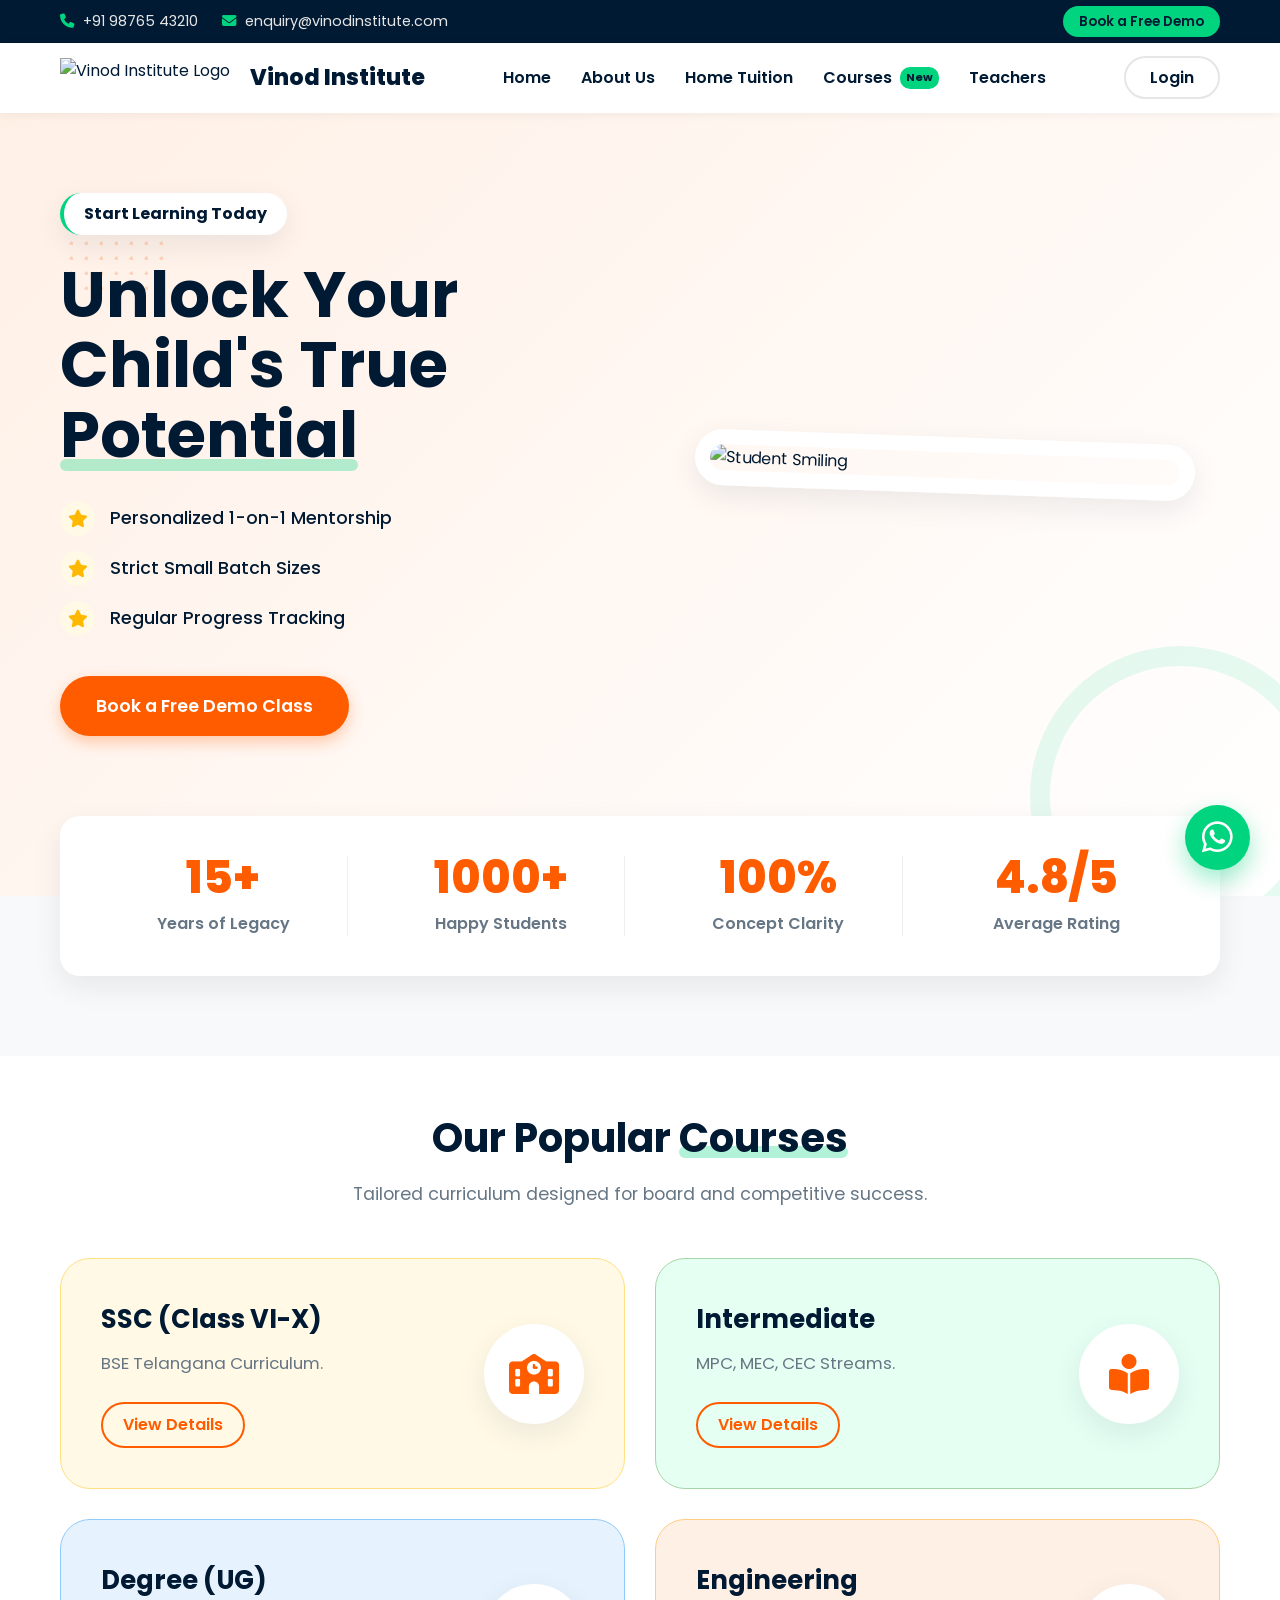
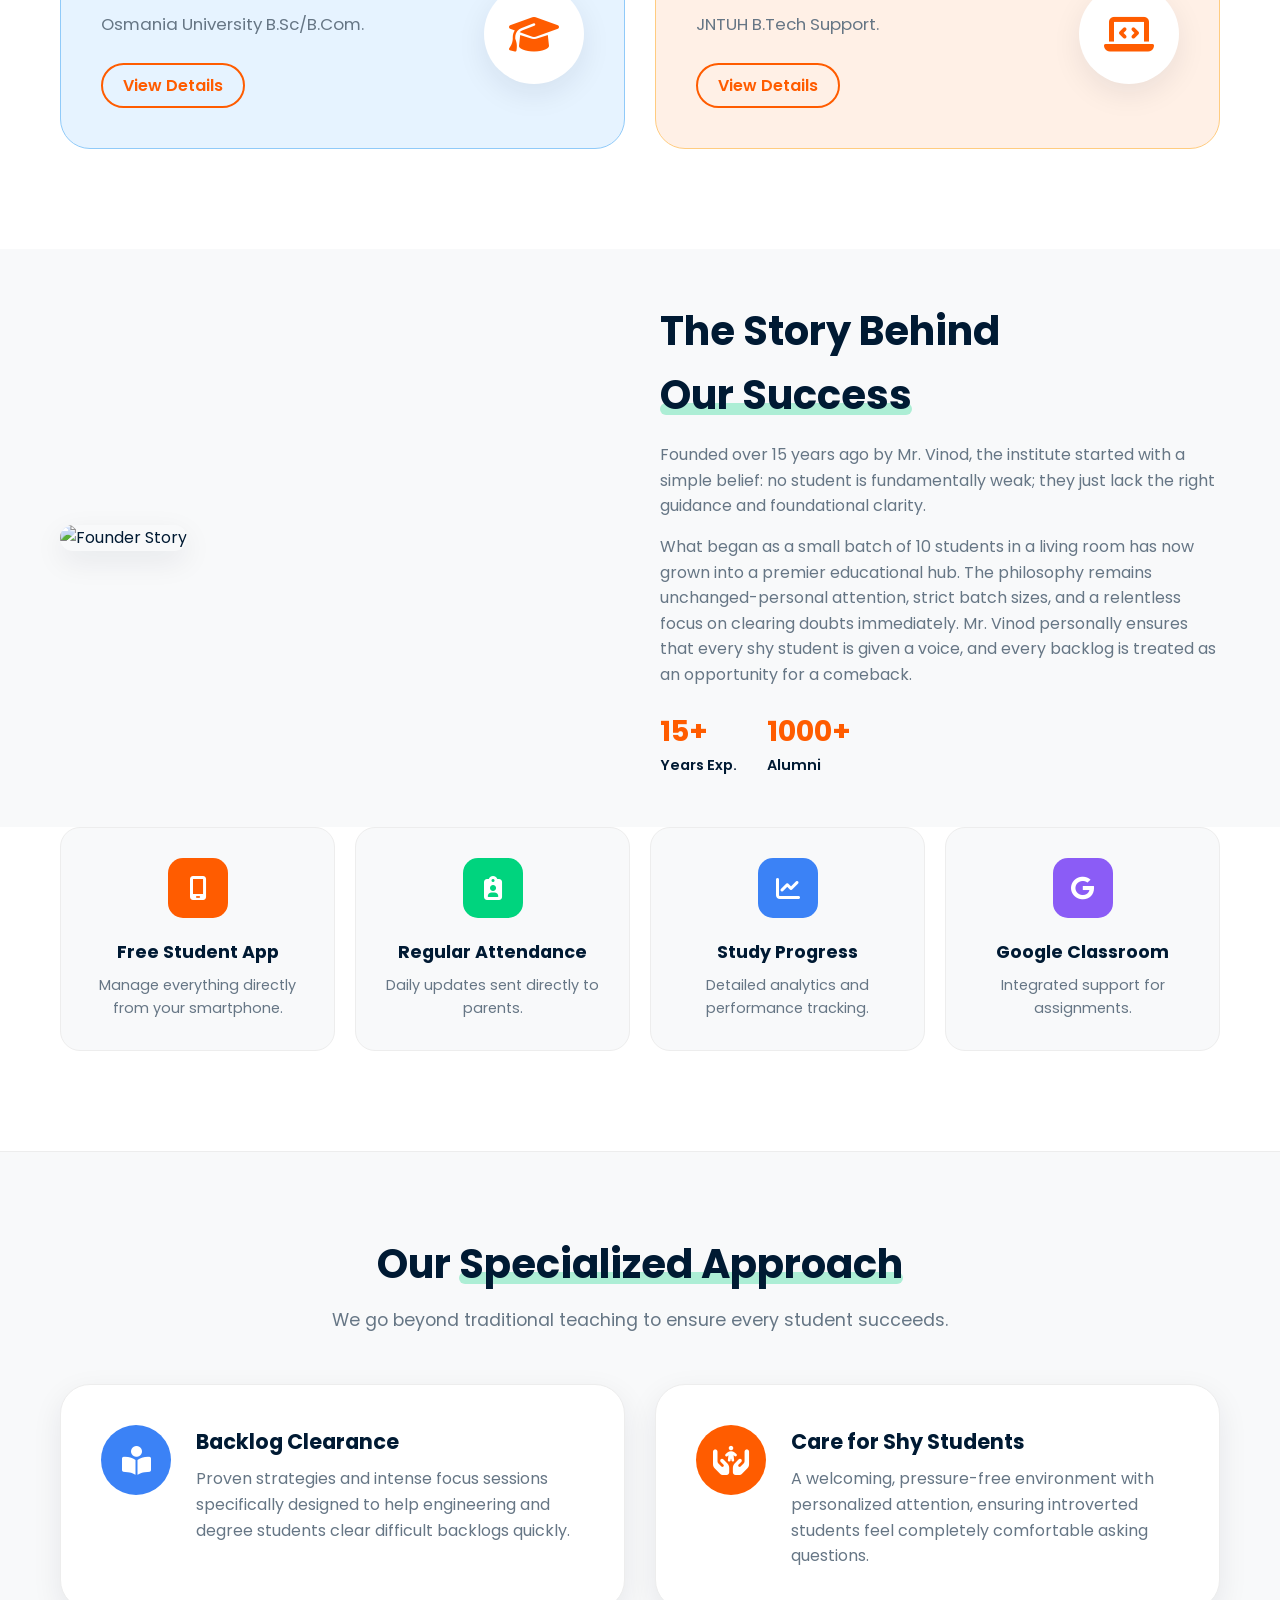
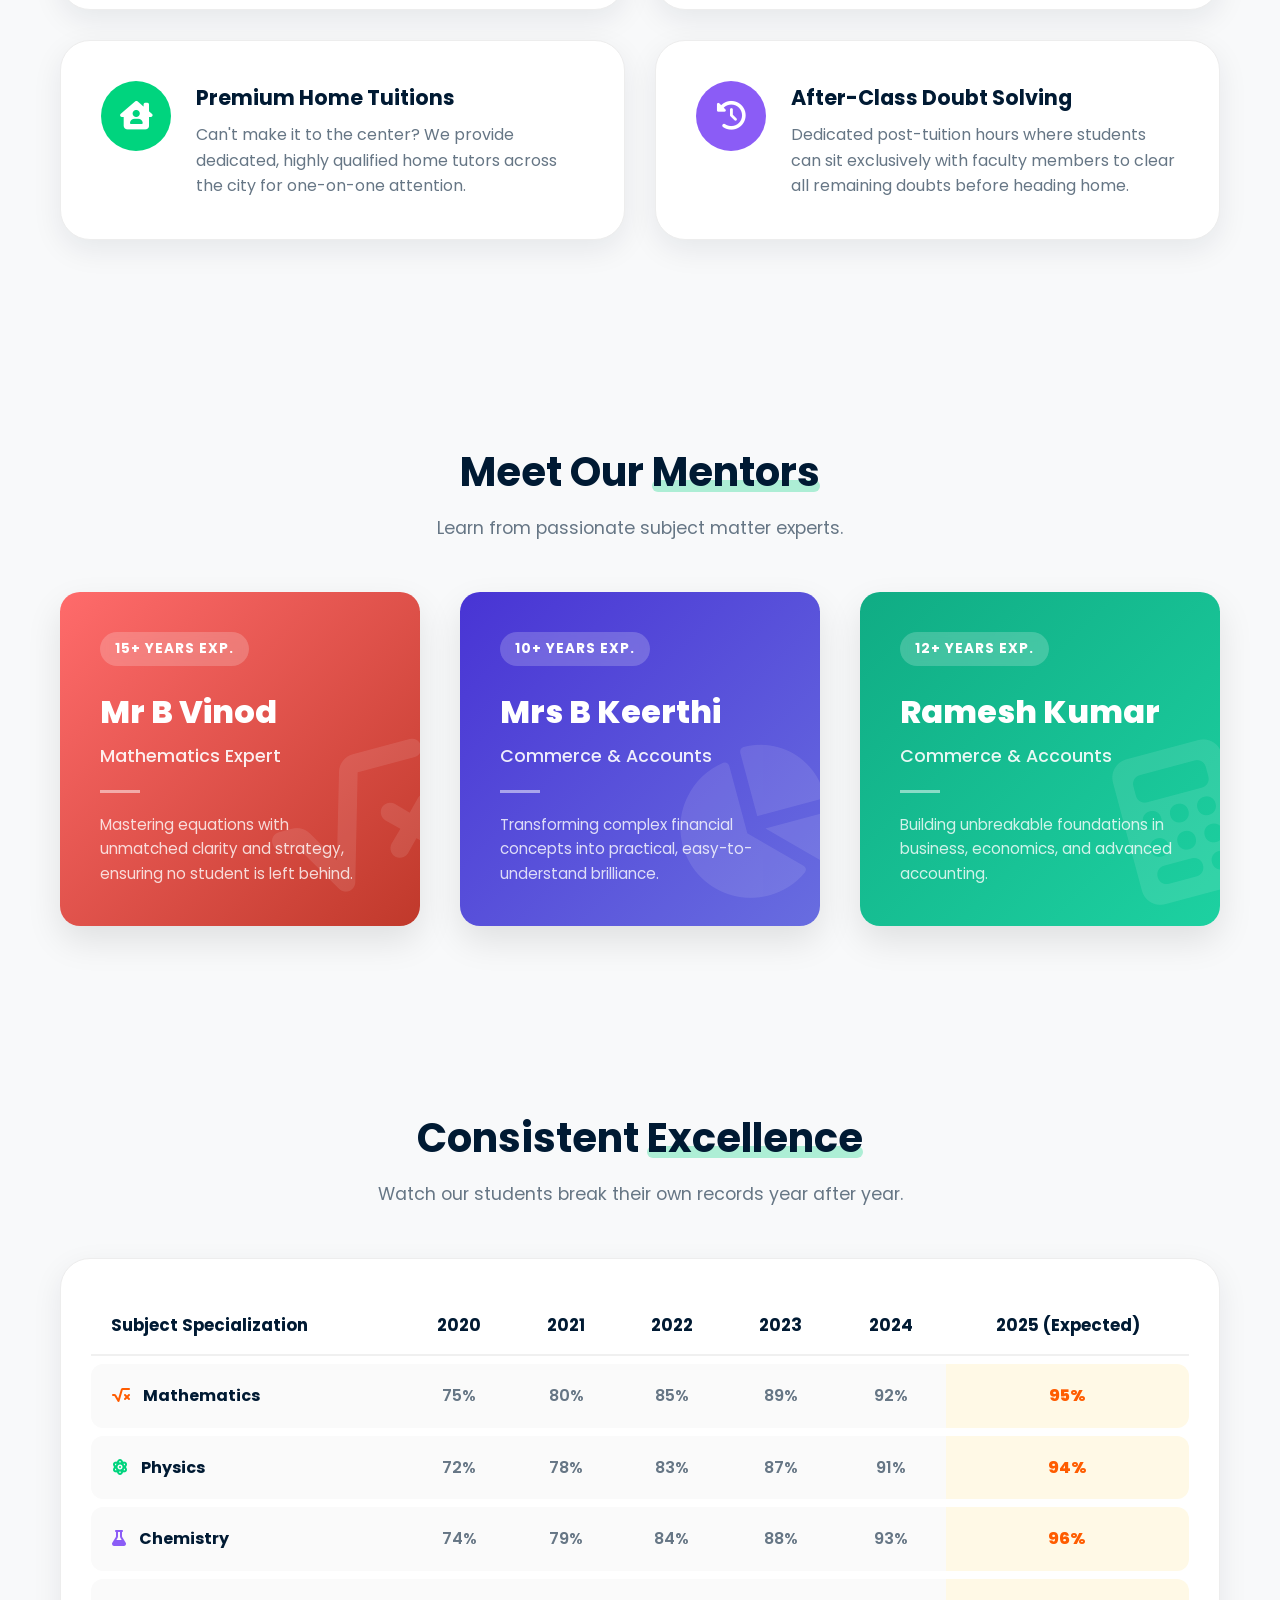
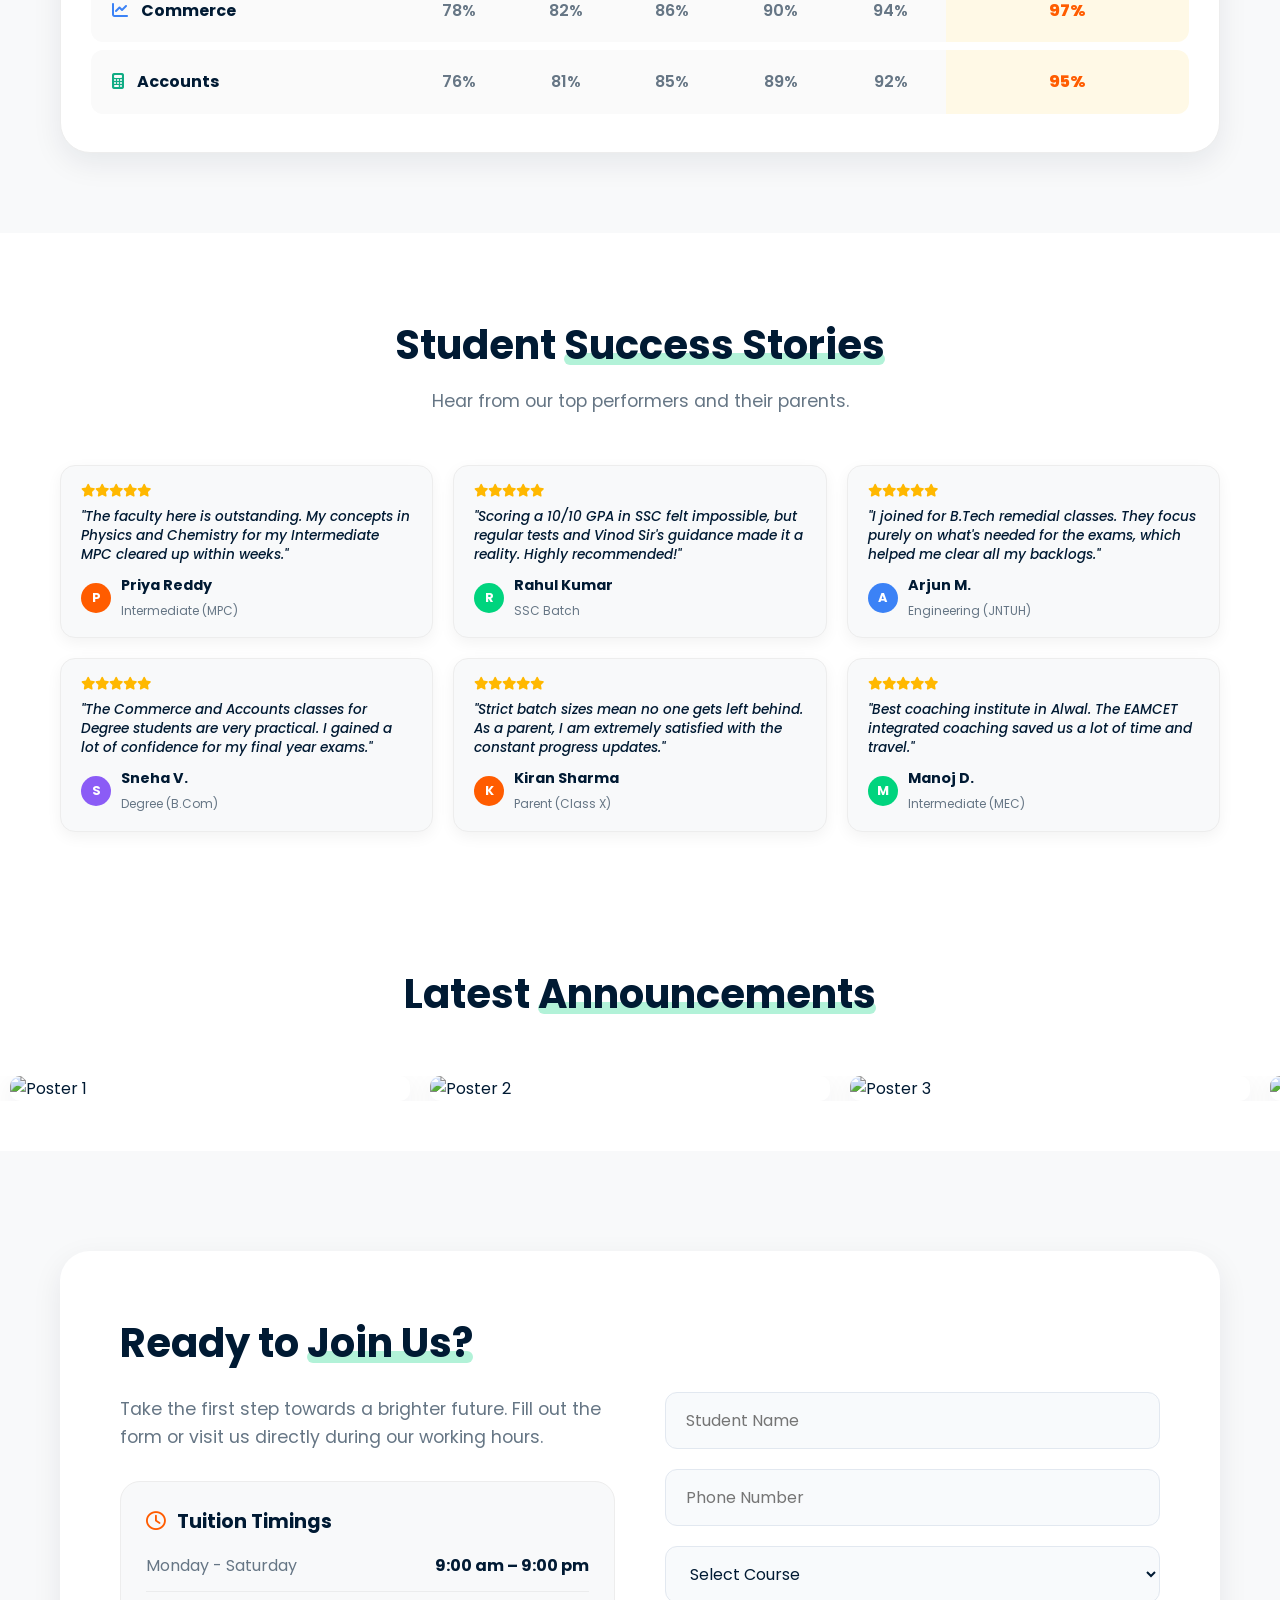
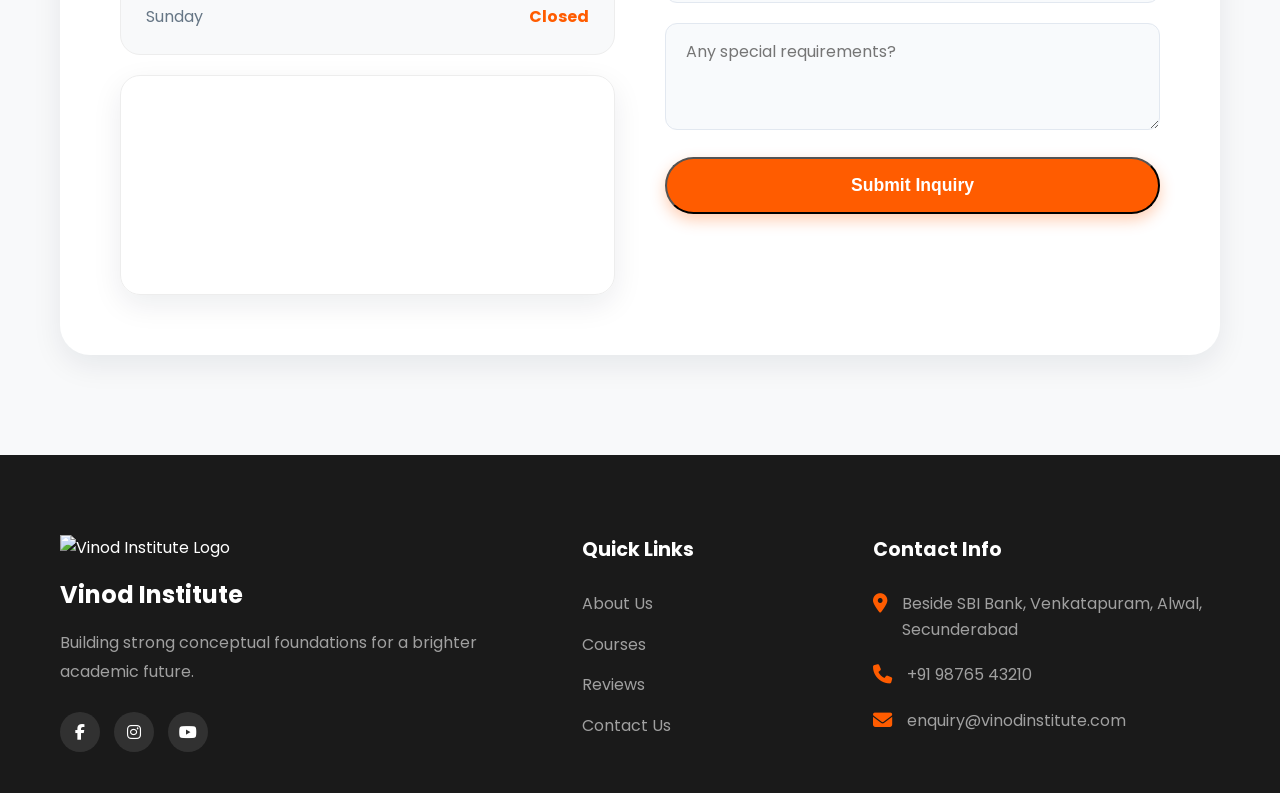
==== index.html @ fe905b9d "Add files via upload" ====
<!DOCTYPE html>
<html lang="en">

<head>
    <meta charset="UTF-8">
    <meta name="viewport" content="width=device-width, initial-scale=1.0">
    <title>Vinod Institute | Premier Coaching</title>
    <link href="https://fonts.googleapis.com/css2?family=Poppins:wght@400;500;600;700;800;900&display=swap"
        rel="stylesheet">
    <link rel="stylesheet" href="https://cdnjs.cloudflare.com/ajax/libs/font-awesome/6.4.0/css/all.min.css">
    <link rel="stylesheet" href="style.css?v=2.1">
</head>

<body>
    <!-- Top Bar -->
    <div class="top-bar">
        <div class="container top-flex">
            <div class="top-contact">
                <span><i class="fa-solid fa-phone"></i> +91 98765 43210</span>
                <span><i class="fa-solid fa-envelope"></i> enquiry@vinodinstitute.com</span>
            </div>
            <div class="top-actions">
                <a href="#contact" class="btn-top-demo">Book a Free Demo</a>
            </div>
        </div>
    </div>

    <!-- Main Navigation -->
    <nav class="main-nav">
        <div class="container nav-flex">
            <div class="brand">
                <img src="Photos for Webiste/logo.png" alt="Vinod Institute Logo"
                    style="height: 40px; margin-right: 10px; object-fit: contain;">
                <div class="brand-text">Vinod Institute</div>
            </div>
            <ul class="nav-links">
                <li><a href="index.html">Home</a></li>
                <li><a href="about.html">About Us</a></li>
                <li><a href="home-tuition.html">Home Tuition</a></li>
                <li><a href="index.html#programs">Courses <span class="badge-new">New</span></a></li>
                <li><a href="index.html#faculty">Teachers</a></li>
            </ul>
            <div class="nav-right">
                <a href="erp/index.html" class="btn-login">Login</a>
                <div class="mobile-toggle"><i class="fa-solid fa-bars"></i></div>
            </div>
        </div>
    </nav>

    <!-- Hero Section -->
    <section id="home" class="hero">
        <!-- Decorative shapes -->
        <div class="shape-dot shape-1"></div>
        <div class="shape-circle shape-2"></div>

        <div class="container hero-grid">
            <div class="hero-left">
                <div class="price-badge">Start Learning Today</div>
                <h1>Unlock Your <br>Child's True <br><span class="text-underline">Potential</span></h1>
                <ul class="hero-bullets">
                    <li><i class="fa-solid fa-star"></i> Personalized 1-on-1 Mentorship</li>
                    <li><i class="fa-solid fa-star"></i> Strict Small Batch Sizes</li>
                    <li><i class="fa-solid fa-star"></i> Regular Progress Tracking</li>
                </ul>
                <a href="#contact" class="btn-primary btn-large">Book a Free Demo Class</a>
            </div>
            <div class="hero-right">
                <!-- Friendly placeholder overlapping image -->
                <div class="hero-image-box">
                    <img src="https://images.unsplash.com/photo-1577896851231-70ef18881754?auto=format&fit=crop&q=80&w=600"
                        alt="Student Smiling">
                </div>
            </div>
        </div>
    </section>

    <!-- Overlapping Stats / Counters -->
    <div class="stats-overlap container">
        <div class="stats-grid">
            <div class="stat-card">
                <h2>15+</h2>
                <p>Years of Legacy</p>
            </div>
            <div class="stat-card">
                <h2>1000+</h2>
                <p>Happy Students</p>
            </div>
            <div class="stat-card">
                <h2>100%</h2>
                <p>Concept Clarity</p>
            </div>
            <div class="stat-card">
                <h2>4.8/5</h2>
                <p>Average Rating</p>
            </div>
        </div>
    </div>

    <!-- Popular Courses -->
    <section id="programs" class="courses-section">
        <div class="container">
            <div class="section-title">
                <h2>Our Popular <span class="text-underline">Courses</span></h2>
                <p>Tailored curriculum designed for board and competitive success.</p>
            </div>
            <div class="swipe-indicator"><i class="fa-solid fa-arrow-right-long"></i> Swipe for more</div>
            <div class="courses-grid">
                <div class="course-card pastel-yellow">
                    <div class="course-content">
                        <h3>SSC (Class VI-X)</h3>
                        <p>BSE Telangana Curriculum.</p>
                        <a href="#" class="btn-outline">View Details</a>
                    </div>
                    <div class="course-img">
                        <i class="fa-solid fa-school"></i>
                    </div>
                </div>
                <div class="course-card pastel-green">
                    <div class="course-content">
                        <h3>Intermediate</h3>
                        <p>MPC, MEC, CEC Streams.</p>
                        <a href="#" class="btn-outline">View Details</a>
                    </div>
                    <div class="course-img">
                        <i class="fa-solid fa-book-open-reader"></i>
                    </div>
                </div>
                <div class="course-card pastel-blue">
                    <div class="course-content">
                        <h3>Degree (UG)</h3>
                        <p>Osmania University B.Sc/B.Com.</p>
                        <a href="#" class="btn-outline">View Details</a>
                    </div>
                    <div class="course-img">
                        <i class="fa-solid fa-graduation-cap"></i>
                    </div>
                </div>
                <div class="course-card pastel-orange">
                    <div class="course-content">
                        <h3>Engineering</h3>
                        <p>JNTUH B.Tech Support.</p>
                        <a href="#" class="btn-outline">View Details</a>
                    </div>
                    <div class="course-img">
                        <i class="fa-solid fa-laptop-code"></i>
                    </div>
                </div>
            </div>
        </div>
    </section>

    <!-- Founder Story -->
    <section class="founder-story" style="padding: 50px 0; background: var(--bg-light);">
        <div class="container">
            <div
                style="display: grid; grid-template-columns: repeat(auto-fit, minmax(300px, 1fr)); gap: 40px; align-items: center;">
                <div>
                    <img src="Photos for Webiste/Founder Photo.png" alt="Founder Story"
                        style="width: 100%; border-radius: var(--radius-xl); box-shadow: var(--shadow-soft);">
                </div>
                <div>
                    <h2 style="font-size: 2.5rem; margin-bottom: 15px;">The Story Behind <br><span
                            class="text-underline">Our Success</span></h2>
                    <p style="color: var(--text-muted); font-size: 1rem; line-height: 1.6; margin-bottom: 15px;">Founded
                        over 15 years ago by Mr. Vinod, the institute started with a simple belief: no student is
                        fundamentally weak; they just lack the right guidance and foundational clarity.</p>
                    <p style="color: var(--text-muted); font-size: 1rem; line-height: 1.6; margin-bottom: 20px;">What
                        began as a small batch of 10 students in a living room has now grown into a premier educational
                        hub. The philosophy remains unchanged-personal attention, strict batch sizes, and a relentless
                        focus on clearing doubts immediately. Mr. Vinod personally ensures that every shy student is
                        given a voice, and every backlog is treated as an opportunity for a comeback.</p>
                    <div style="display: flex; gap: 30px;">
                        <div>
                            <h3 style="color: var(--primary-orange); font-size: 1.8rem;">15+</h3>
                            <p style="font-weight: 600; font-size: 0.9rem;">Years Exp.</p>
                        </div>
                        <div>
                            <h3 style="color: var(--primary-orange); font-size: 1.8rem;">1000+</h3>
                            <p style="font-weight: 600; font-size: 0.9rem;">Alumni</p>
                        </div>
                    </div>
                </div>
            </div>
        </div>
    </section>

    <!-- Highlights / Tech Features Section -->
    <section class="highlights-section">
        <div class="container">
            <div class="swipe-indicator"><i class="fa-solid fa-arrow-right-long"></i> Swipe for more</div>
            <div class="highlights-grid">
                <div class="highlight-card">
                    <div class="icon-wrap color-1"><i class="fa-solid fa-mobile-screen"></i></div>
                    <h4>Free Student App</h4>
                    <p>Manage everything directly from your smartphone.</p>
                </div>
                <div class="highlight-card">
                    <div class="icon-wrap color-2"><i class="fa-solid fa-clipboard-user"></i></div>
                    <h4>Regular Attendance</h4>
                    <p>Daily updates sent directly to parents.</p>
                </div>
                <div class="highlight-card">
                    <div class="icon-wrap color-3"><i class="fa-solid fa-chart-line"></i></div>
                    <h4>Study Progress</h4>
                    <p>Detailed analytics and performance tracking.</p>
                </div>
                <div class="highlight-card">
                    <div class="icon-wrap color-4"><i class="fa-brands fa-google"></i></div>
                    <h4>Google Classroom</h4>
                    <p>Integrated support for assignments.</p>
                </div>
            </div>
        </div>
    </section>

    <!-- Specialized Care Section -->
    <section class="special-care-section">
        <div class="container">
            <div class="section-title">
                <h2>Our <span class="text-underline">Specialized Approach</span></h2>
                <p>We go beyond traditional teaching to ensure every student succeeds.</p>
            </div>
            <div class="swipe-indicator"><i class="fa-solid fa-arrow-right-long"></i> Swipe for more</div>
            <div class="care-grid">
                <div class="care-card">
                    <div class="icon-wrap color-3"><i class="fa-solid fa-book-open-reader"></i></div>
                    <div class="care-content">
                        <h4>Backlog Clearance</h4>
                        <p>Proven strategies and intense focus sessions specifically designed to help engineering and
                            degree students clear difficult backlogs quickly.</p>
                    </div>
                </div>
                <div class="care-card">
                    <div class="icon-wrap color-1"><i class="fa-solid fa-hands-holding-child"></i></div>
                    <div class="care-content">
                        <h4>Care for Shy Students</h4>
                        <p>A welcoming, pressure-free environment with personalized attention, ensuring introverted
                            students feel completely comfortable asking questions.</p>
                    </div>
                </div>
                <div class="care-card">
                    <div class="icon-wrap color-2"><i class="fa-solid fa-house-chimney-user"></i></div>
                    <div class="care-content">
                        <h4>Premium Home Tuitions</h4>
                        <p>Can't make it to the center? We provide dedicated, highly qualified home tutors across the
                            city for one-on-one attention.</p>
                    </div>
                </div>
                <div class="care-card">
                    <div class="icon-wrap color-4"><i class="fa-solid fa-clock-rotate-left"></i></div>
                    <div class="care-content">
                        <h4>After-Class Doubt Solving</h4>
                        <p>Dedicated post-tuition hours where students can sit exclusively with faculty members to clear
                            all remaining doubts before heading home.</p>
                    </div>
                </div>
            </div>
        </div>
    </section>

    <!-- Faculty Section -->
    <section id="faculty" class="faculty-section">
        <div class="container">
            <div class="section-title">
                <h2>Meet Our <span class="text-underline">Mentors</span></h2>
                <p>Learn from passionate subject matter experts.</p>
            </div>
            <div class="swipe-indicator"><i class="fa-solid fa-arrow-right-long"></i> Swipe for more</div>
            <div class="faculty-grid">
                <div class="mentor-card theme-math">
                    <div class="m-watermark"><i class="fa-solid fa-square-root-variable"></i></div>
                    <div class="m-content">
                        <div class="m-exp">15+ Years Exp.</div>
                        <h4 class="m-name">Mr B Vinod</h4>
                        <p class="m-subject">Mathematics Expert</p>
                        <div class="m-divider"></div>
                        <p class="m-desc">Mastering equations with unmatched clarity and strategy, ensuring no student
                            is left behind.</p>
                    </div>
                </div>
                <div class="mentor-card theme-commerce">
                    <div class="m-watermark"><i class="fa-solid fa-chart-pie"></i></div>
                    <div class="m-content">
                        <div class="m-exp">10+ Years Exp.</div>
                        <h4 class="m-name">Mrs B Keerthi</h4>
                        <p class="m-subject">Commerce & Accounts</p>
                        <div class="m-divider"></div>
                        <p class="m-desc">Transforming complex financial concepts into practical, easy-to-understand
                            brilliance.</p>
                    </div>
                </div>
                <div class="mentor-card theme-accounts">
                    <div class="m-watermark"><i class="fa-solid fa-calculator"></i></div>
                    <div class="m-content">
                        <div class="m-exp">12+ Years Exp.</div>
                        <h4 class="m-name">Ramesh Kumar</h4>
                        <p class="m-subject">Commerce & Accounts</p>
                        <div class="m-divider"></div>
                        <p class="m-desc">Building unbreakable foundations in business, economics, and advanced
                            accounting.</p>
                    </div>
                </div>
            </div>
        </div>
    </section>

    <!-- Results Table Section -->
    <section class="results-table-section">
        <div class="container">
            <div class="section-title">
                <h2>Consistent <span class="text-underline">Excellence</span></h2>
                <p>Watch our students break their own records year after year.</p>
            </div>

            <div class="results-wrapper">
                <table class="results-table">
                    <thead>
                        <tr>
                            <th>Subject Specialization</th>
                            <th>2020</th>
                            <th>2021</th>
                            <th>2022</th>
                            <th>2023</th>
                            <th>2024</th>
                            <th>2025 (Expected)</th>
                        </tr>
                    </thead>
                    <tbody>
                        <tr>
                            <td><i class="fa-solid fa-square-root-variable"
                                    style="color: var(--primary-orange); margin-right: 10px;"></i> Mathematics</td>
                            <td>75%</td>
                            <td>80%</td>
                            <td>85%</td>
                            <td>89%</td>
                            <td>92%</td>
                            <td>95%</td>
                        </tr>
                        <tr>
                            <td><i class="fa-solid fa-atom" style="color: var(--accent-teal); margin-right: 10px;"></i>
                                Physics</td>
                            <td>72%</td>
                            <td>78%</td>
                            <td>83%</td>
                            <td>87%</td>
                            <td>91%</td>
                            <td>94%</td>
                        </tr>
                        <tr>
                            <td><i class="fa-solid fa-flask" style="color: #8B5CF6; margin-right: 10px;"></i> Chemistry
                            </td>
                            <td>74%</td>
                            <td>79%</td>
                            <td>84%</td>
                            <td>88%</td>
                            <td>93%</td>
                            <td>96%</td>
                        </tr>
                        <tr>
                            <td><i class="fa-solid fa-chart-line" style="color: #3B82F6; margin-right: 10px;"></i>
                                Commerce</td>
                            <td>78%</td>
                            <td>82%</td>
                            <td>86%</td>
                            <td>90%</td>
                            <td>94%</td>
                            <td>97%</td>
                        </tr>
                        <tr>
                            <td><i class="fa-solid fa-calculator" style="color: #10AC84; margin-right: 10px;"></i>
                                Accounts</td>
                            <td>76%</td>
                            <td>81%</td>
                            <td>85%</td>
                            <td>89%</td>
                            <td>92%</td>
                            <td>95%</td>
                        </tr>
                    </tbody>
                </table>
            </div>
        </div>
    </section>

    <!-- Testimonials Carousel Section -->
    <section id="reviews" class="testimonials-section">
        <div class="container">
            <div class="section-title">
                <h2>Student <span class="text-underline">Success Stories</span></h2>
                <p>Hear from our top performers and their parents.</p>
            </div>
            <div class="swipe-indicator"><i class="fa-solid fa-arrow-right-long"></i> Swipe for more</div>
            <div class="reviews-grid">
                <!-- Card 1 -->
                <div class="testi-card">
                    <div class="stars"><i class="fa-solid fa-star"></i><i class="fa-solid fa-star"></i><i
                            class="fa-solid fa-star"></i><i class="fa-solid fa-star"></i><i
                            class="fa-solid fa-star"></i></div>
                    <p class="t-text">"The faculty here is outstanding. My concepts in Physics and Chemistry for my
                        Intermediate MPC cleared up within weeks."</p>
                    <div class="testi-author">
                        <div class="t-avatar color-1">P</div>
                        <div>
                            <h4>Priya Reddy</h4>
                            <span>Intermediate (MPC)</span>
                        </div>
                    </div>
                </div>
                <!-- Card 2 -->
                <div class="testi-card">
                    <div class="stars"><i class="fa-solid fa-star"></i><i class="fa-solid fa-star"></i><i
                            class="fa-solid fa-star"></i><i class="fa-solid fa-star"></i><i
                            class="fa-solid fa-star"></i></div>
                    <p class="t-text">"Scoring a 10/10 GPA in SSC felt impossible, but regular tests and Vinod Sir's
                        guidance made it a reality. Highly recommended!"</p>
                    <div class="testi-author">
                        <div class="t-avatar color-2">R</div>
                        <div>
                            <h4>Rahul Kumar</h4>
                            <span>SSC Batch</span>
                        </div>
                    </div>
                </div>
                <!-- Card 3 -->
                <div class="testi-card">
                    <div class="stars"><i class="fa-solid fa-star"></i><i class="fa-solid fa-star"></i><i
                            class="fa-solid fa-star"></i><i class="fa-solid fa-star"></i><i
                            class="fa-solid fa-star"></i></div>
                    <p class="t-text">"I joined for B.Tech remedial classes. They focus purely on what's needed for the
                        exams, which helped me clear all my backlogs."</p>
                    <div class="testi-author">
                        <div class="t-avatar color-3">A</div>
                        <div>
                            <h4>Arjun M.</h4>
                            <span>Engineering (JNTUH)</span>
                        </div>
                    </div>
                </div>
                <!-- Card 4 -->
                <div class="testi-card">
                    <div class="stars"><i class="fa-solid fa-star"></i><i class="fa-solid fa-star"></i><i
                            class="fa-solid fa-star"></i><i class="fa-solid fa-star"></i><i
                            class="fa-solid fa-star"></i></div>
                    <p class="t-text">"The Commerce and Accounts classes for Degree students are very practical. I
                        gained a lot of confidence for my final year exams."</p>
                    <div class="testi-author">
                        <div class="t-avatar color-4">S</div>
                        <div>
                            <h4>Sneha V.</h4>
                            <span>Degree (B.Com)</span>
                        </div>
                    </div>
                </div>
                <!-- Card 5 -->
                <div class="testi-card">
                    <div class="stars"><i class="fa-solid fa-star"></i><i class="fa-solid fa-star"></i><i
                            class="fa-solid fa-star"></i><i class="fa-solid fa-star"></i><i
                            class="fa-solid fa-star"></i></div>
                    <p class="t-text">"Strict batch sizes mean no one gets left behind. As a parent, I am extremely
                        satisfied with the constant progress updates."</p>
                    <div class="testi-author">
                        <div class="t-avatar color-1">K</div>
                        <div>
                            <h4>Kiran Sharma</h4>
                            <span>Parent (Class X)</span>
                        </div>
                    </div>
                </div>
                <!-- Card 6 -->
                <div class="testi-card">
                    <div class="stars"><i class="fa-solid fa-star"></i><i class="fa-solid fa-star"></i><i
                            class="fa-solid fa-star"></i><i class="fa-solid fa-star"></i><i
                            class="fa-solid fa-star"></i></div>
                    <p class="t-text">"Best coaching institute in Alwal. The EAMCET integrated coaching saved us a lot
                        of time and travel."</p>
                    <div class="testi-author">
                        <div class="t-avatar color-2">M</div>
                        <div>
                            <h4>Manoj D.</h4>
                            <span>Intermediate (MEC)</span>
                        </div>
                    </div>
                </div>
            </div>
        </div>
    </section>

    <!-- Announcements Posters Section -->
    <section class="posters-section" style="padding: 50px 0; background: var(--white); overflow: hidden;">
        <div class="container">
            <div class="section-title">
                <h2>Latest <span class="text-underline">Announcements</span></h2>
            </div>
        </div>
        <div class="marquee-wrapper"
            style="overflow: hidden; white-space: nowrap; position: relative; width: 100%; margin-top: 20px;">
            <div class="marquee-content"
                style="display: inline-flex; gap: 20px; padding: 0 10px; animation: scrollMarquee 30s linear infinite;">
                <!-- Set 1 -->
                <img src="Photos for Webiste/Poster 1.png" alt="Poster 1"
                    style="width: calc(33.33vw - 20px); max-width: 400px; border-radius: 10px; box-shadow: var(--shadow-soft);">
                <img src="Photos for Webiste/Poster 2.png" alt="Poster 2"
                    style="width: calc(33.33vw - 20px); max-width: 400px; border-radius: 10px; box-shadow: var(--shadow-soft);">
                <img src="Photos for Webiste/Poster 3.png" alt="Poster 3"
                    style="width: calc(33.33vw - 20px); max-width: 400px; border-radius: 10px; box-shadow: var(--shadow-soft);">
                <img src="Photos for Webiste/Poster 4.png" alt="Poster 4"
                    style="width: calc(33.33vw - 20px); max-width: 400px; border-radius: 10px; box-shadow: var(--shadow-soft);">
                <img src="Photos for Webiste/Poster 5.png" alt="Poster 5"
                    style="width: calc(33.33vw - 20px); max-width: 400px; border-radius: 10px; box-shadow: var(--shadow-soft);">
                <img src="Photos for Webiste/Poster 6.png" alt="Poster 6"
                    style="width: calc(33.33vw - 20px); max-width: 400px; border-radius: 10px; box-shadow: var(--shadow-soft);">
                <!-- Duplicate Set 1 for infinite scroll -->
                <img src="Photos for Webiste/Poster 1.png" alt="Poster 1"
                    style="width: calc(33.33vw - 20px); max-width: 400px; border-radius: 10px; box-shadow: var(--shadow-soft);">
                <img src="Photos for Webiste/Poster 2.png" alt="Poster 2"
                    style="width: calc(33.33vw - 20px); max-width: 400px; border-radius: 10px; box-shadow: var(--shadow-soft);">
                <img src="Photos for Webiste/Poster 3.png" alt="Poster 3"
                    style="width: calc(33.33vw - 20px); max-width: 400px; border-radius: 10px; box-shadow: var(--shadow-soft);">
                <img src="Photos for Webiste/Poster 4.png" alt="Poster 4"
                    style="width: calc(33.33vw - 20px); max-width: 400px; border-radius: 10px; box-shadow: var(--shadow-soft);">
                <img src="Photos for Webiste/Poster 5.png" alt="Poster 5"
                    style="width: calc(33.33vw - 20px); max-width: 400px; border-radius: 10px; box-shadow: var(--shadow-soft);">
                <img src="Photos for Webiste/Poster 6.png" alt="Poster 6"
                    style="width: calc(33.33vw - 20px); max-width: 400px; border-radius: 10px; box-shadow: var(--shadow-soft);">
            </div>
        </div>
        <style>
            @keyframes scrollMarquee {
                0% {
                    transform: translateX(0);
                }

                100% {
                    transform: translateX(-50%);
                }
            }

            .marquee-content:hover {
                animation-play-state: paused;
            }

            @media (max-width: 768px) {
                .marquee-content img {
                    width: calc(85vw - 20px) !important;
                }
            }
        </style>
    </section>

    <!-- Inquiry Form Section -->
    <section id="inquiry" class="inquiry-section">
        <div class="container">
            <div class="inquiry-box">
                <div class="inquiry-left">
                    <h2>Ready to <span class="text-underline">Join Us?</span></h2>
                    <p>Take the first step towards a brighter future. Fill out the form or visit us directly during our
                        working hours.</p>

                    <div class="contact-info-grid"
                        style="display: grid; grid-template-columns: 1fr; gap: 20px; margin-top: 30px;">
                        <!-- Timings Card -->
                        <div class="timings-card"
                            style="background: var(--bg-light); padding: 25px; border-radius: var(--radius-lg); border: 1px solid #EDEDED;">
                            <h4 style="margin-bottom: 15px; font-size: 1.2rem; color: var(--text-navy);"><i
                                    class="fa-regular fa-clock"
                                    style="color: var(--primary-orange); margin-right: 8px;"></i> Tuition Timings</h4>
                            <ul
                                style="list-style: none; padding: 0; margin: 0; font-size: 1rem; color: var(--text-muted);">
                                <li
                                    style="display: flex; justify-content: space-between; margin-bottom: 12px; padding-bottom: 12px; border-bottom: 1px solid rgba(0,0,0,0.05);">
                                    <span>Monday - Saturday</span> <strong style="color: var(--text-navy);">9:00 am –
                                        9:00 pm</strong></li>
                                <li style="display: flex; justify-content: space-between;"><span>Sunday</span> <strong
                                        style="color: var(--primary-orange);">Closed</strong></li>
                            </ul>
                        </div>

                        <!-- Map Preview -->
                        <div class="map-card"
                            style="border-radius: var(--radius-lg); overflow: hidden; height: 220px; box-shadow: var(--shadow-soft); border: 1px solid #EDEDED;">
                            <iframe
                                src="https://maps.google.com/maps?q=FGW4%2B7H%20Secunderabad,%20Telangana&t=&z=15&ie=UTF8&iwloc=&output=embed"
                                width="100%" height="100%" style="border:0;" allowfullscreen="" loading="lazy"
                                referrerpolicy="no-referrer-when-downgrade"></iframe>
                        </div>
                    </div>
                </div>
                <div class="inquiry-right">
                    <form id="enrollForm" class="enroll-form">
                        <div class="form-group">
                            <input type="text" id="studentName" placeholder="Student Name" required>
                        </div>
                        <div class="form-group">
                            <input type="tel" id="studentPhone" placeholder="Phone Number" required>
                        </div>
                        <div class="form-group">
                            <select id="courseSelect" required>
                                <option value="" disabled selected>Select Course</option>
                                <option value="SSC">SSC (Class VI-X)</option>
                                <option value="Intermediate">Intermediate</option>
                                <option value="Degree">Degree (UG)</option>
                                <option value="Engineering">Engineering (B.Tech)</option>
                            </select>
                        </div>
                        <div class="form-group">
                            <textarea id="message" rows="3" placeholder="Any special requirements?"></textarea>
                        </div>
                        <button type="submit" class="btn-primary btn-large" style="width: 100%;">Submit Inquiry</button>
                    </form>
                </div>
            </div>
        </div>
    </section>

    <!-- Contact & Footer -->
    <footer id="contact" class="site-footer">
        <div class="container">
            <div class="footer-grid">
                <div class="f-brand">
                    <img src="Photos for Webiste/logo.png" alt="Vinod Institute Logo"
                        style="height: 50px; margin-bottom: 15px; object-fit: contain;">
                    <h3>Vinod Institute</h3>
                    <p>Building strong conceptual foundations for a brighter academic future.</p>
                    <div class="social-icons">
                        <a href="#"><i class="fa-brands fa-facebook-f"></i></a>
                        <a href="#"><i class="fa-brands fa-instagram"></i></a>
                        <a href="#"><i class="fa-brands fa-youtube"></i></a>
                    </div>
                </div>
                <div class="f-links">
                    <h4>Quick Links</h4>
                    <ul>
                        <li><a href="#">About Us</a></li>
                        <li><a href="#">Courses</a></li>
                        <li><a href="#">Reviews</a></li>
                        <li><a href="#">Contact Us</a></li>
                    </ul>
                </div>
                <div class="f-contact">
                    <h4>Contact Info</h4>
                    <ul>
                        <li><i class="fa-solid fa-location-dot"></i> Beside SBI Bank, Venkatapuram, Alwal, Secunderabad
                        </li>
                        <li><i class="fa-solid fa-phone"></i> +91 98765 43210</li>
                        <li><i class="fa-solid fa-envelope"></i> enquiry@vinodinstitute.com</li>
                    </ul>
                </div>
            </div>
        </div>
    </footer>

    <!-- Floating Connect Form / Widget -->
    <a href="https://wa.me/919876543210" class="whatsapp-float">
        <i class="fa-brands fa-whatsapp"></i>
    </a>

    <!-- Course Details Modal -->
    <div id="courseModal" class="modal">
        <div class="modal-content">
            <span class="close-modal">&times;</span>
            <h2 id="modalTitle">Course Title</h2>
            <div id="modalBody" class="modal-body">
                <!-- Content injected via JS -->
            </div>
            <a href="#contact" class="btn-primary" style="margin-top:25px;"
                onclick="document.getElementById('courseModal').classList.remove('show');">Enroll Now</a>
        </div>
    </div>

    <script src="script.js"></script>
</body>

</html>
---- style.css ----
:root {
    --primary-orange: #FF5C00;
    --primary-hover: #E65300;
    --accent-teal: #00D47E;
    --text-navy: #001A33;
    --text-muted: #667685;
    --bg-light: #F8F9FA;
    --white: #FFFFFF;

    --pastel-yellow: #FFF9E6;
    --pastel-green: #E6FFF3;
    --pastel-blue: #E6F3FF;
    --pastel-orange: #FFF0E6;

    --font-main: 'Poppins', sans-serif;
    --radius-lg: 20px;
    --radius-xl: 30px;
    --shadow-soft: 0 10px 30px rgba(0, 26, 51, 0.08);
}

* {
    margin: 0;
    padding: 0;
    box-sizing: border-box;
}

body {
    font-family: var(--font-main);
    color: var(--text-navy);
    background: var(--bg-light);
    line-height: 1.6;
    overflow-x: hidden;
}

a {
    text-decoration: none;
    color: inherit;
    transition: 0.3s;
}

ul {
    list-style: none;
}

.container {
    max-width: 1200px;
    margin: 0 auto;
    padding: 0 20px;
}

/* Buttons */
.btn-primary {
    background: var(--primary-orange);
    color: var(--white) !important;
    padding: 12px 28px;
    border-radius: 50px;
    font-weight: 600;
    display: inline-block;
    box-shadow: 0 6px 15px rgba(255, 92, 0, 0.3);
    transition: 0.3s;
}

.btn-primary:hover {
    transform: translateY(-3px);
    box-shadow: 0 10px 20px rgba(255, 92, 0, 0.4);
    background: var(--primary-hover);
}

.btn-large {
    padding: 16px 36px;
    font-size: 1.1rem;
}

.btn-outline {
    background: transparent;
    color: var(--primary-orange);
    border: 2px solid var(--primary-orange);
    padding: 8px 20px;
    border-radius: 50px;
    font-weight: 600;
    display: inline-block;
}

.btn-outline:hover {
    background: var(--primary-orange);
    color: var(--white);
}

/* Typography */
h1,
h2,
h3,
h4 {
    font-weight: 700;
    color: var(--text-navy);
}

.text-underline {
    position: relative;
    z-index: 1;
}

.text-underline::after {
    content: '';
    position: absolute;
    left: 0;
    bottom: 8px;
    width: 100%;
    height: 12px;
    background: rgba(0, 212, 126, 0.3);
    z-index: -1;
    border-radius: 10px;
}

.section-title {
    text-align: center;
    margin-bottom: 50px;
}

.section-title h2 {
    font-size: 2.5rem;
    margin-bottom: 10px;
}

.section-title p {
    color: var(--text-muted);
    font-size: 1.1rem;
}

/* Top Bar */
.top-bar {
    background: var(--text-navy);
    color: var(--white);
    padding: 10px 0;
    font-size: 0.9rem;
}

.top-flex {
    display: flex;
    justify-content: space-between;
    align-items: center;
}

.top-contact span {
    margin-right: 20px;
    color: #E6E6E6;
}

.top-contact i {
    color: var(--accent-teal);
    margin-right: 5px;
}

.btn-top-demo {
    background: var(--accent-teal);
    padding: 6px 16px;
    border-radius: 30px;
    font-weight: 600;
    color: var(--text-navy) !important;
    font-size: 0.85rem;
}

.btn-top-demo:hover {
    background: #00bf71;
}

/* Navigation */
.main-nav {
    background: var(--white);
    padding: 15px 0;
    position: sticky;
    top: 0;
    z-index: 100;
    box-shadow: 0 2px 10px rgba(0, 0, 0, 0.05);
}

.nav-flex {
    display: flex;
    justify-content: space-between;
    align-items: center;
}

.brand {
    display: flex;
    align-items: center;
    gap: 10px;
}

.logo-icon {
    width: 45px;
    height: 45px;
    background: var(--primary-orange);
    color: var(--white);
    border-radius: 12px;
    display: flex;
    align-items: center;
    justify-content: center;
    font-size: 1.2rem;
    font-weight: 800;
}

.brand-text {
    font-size: 1.4rem;
    font-weight: 800;
    color: var(--text-navy);
}

.nav-links {
    display: flex;
    gap: 30px;
}

.nav-links li a {
    font-weight: 600;
    color: var(--text-navy);
    display: flex;
    align-items: center;
    gap: 8px;
}

.nav-links li a:hover {
    color: var(--primary-orange);
}

.badge-new {
    background: var(--accent-teal);
    color: var(--text-navy);
    font-size: 0.7rem;
    padding: 2px 6px;
    border-radius: 10px;
    font-weight: 700;
}

.btn-login {
    font-weight: 600;
    color: var(--text-navy);
    border: 2px solid #E6E6E6;
    padding: 8px 24px;
    border-radius: 50px;
}

.btn-login:hover {
    border-color: var(--primary-orange);
    color: var(--primary-orange);
}

.mobile-toggle {
    display: none;
    font-size: 1.5rem;
    cursor: pointer;
}

/* Hero Section */
.hero {
    background: linear-gradient(135deg, #FFF0E6 0%, #FFFFFF 100%);
    padding: 80px 0 160px;
    position: relative;
    overflow: hidden;
}

.shape-dot {
    position: absolute;
    width: 100px;
    height: 100px;
    background-image: radial-gradient(var(--primary-orange) 2px, transparent 2px);
    background-size: 15px 15px;
    opacity: 0.2;
}

.shape-1 {
    top: 10%;
    left: 5%;
}

.shape-circle {
    position: absolute;
    border: 20px solid rgba(0, 212, 126, 0.1);
    border-radius: 50%;
}

.shape-2 {
    width: 300px;
    height: 300px;
    bottom: -50px;
    right: -50px;
}

.hero-grid {
    display: grid;
    grid-template-columns: 1fr 1fr;
    gap: 60px;
    align-items: center;
    position: relative;
    z-index: 2;
}

.price-badge {
    display: inline-block;
    background: var(--white);
    color: var(--text-navy);
    font-weight: 700;
    padding: 8px 20px;
    border-radius: 50px;
    box-shadow: var(--shadow-soft);
    margin-bottom: 25px;
    border-left: 4px solid var(--accent-teal);
}

.hero-left h1 {
    font-size: 4rem;
    line-height: 1.1;
    margin-bottom: 30px;
}

.hero-bullets {
    margin-bottom: 40px;
}

.hero-bullets li {
    font-size: 1.1rem;
    font-weight: 500;
    margin-bottom: 15px;
    display: flex;
    align-items: center;
    gap: 15px;
}

.hero-bullets i {
    color: #FFB800;
    background: #FFF9E6;
    width: 35px;
    height: 35px;
    border-radius: 50%;
    display: flex;
    align-items: center;
    justify-content: center;
}

.hero-right {
    position: relative;
    display: flex;
    justify-content: center;
}

.hero-image-box {
    position: relative;
    width: 100%;
    max-width: 500px;
    border-radius: var(--radius-xl);
    overflow: hidden;
    box-shadow: var(--shadow-soft);
    border: 15px solid var(--white);
    transform: rotate(2deg);
    transition: 0.3s;
}

.hero-image-box:hover {
    transform: rotate(0deg) translateY(-10px);
}

.hero-image-box img {
    width: 100%;
    display: block;
    object-fit: cover;
}

/* Stats Overlap */
.stats-overlap {
    position: relative;
    z-index: 10;
    margin-top: -80px;
    margin-bottom: 80px;
}

.stats-grid {
    display: grid;
    grid-template-columns: repeat(4, 1fr);
    gap: 30px;
    background: var(--white);
    padding: 40px;
    border-radius: var(--radius-lg);
    box-shadow: var(--shadow-soft);
}

.stat-card {
    text-align: center;
    border-right: 1px solid #EEEEEE;
}

.stat-card:last-child {
    border-right: none;
}

.stat-card h2 {
    font-size: 2.8rem;
    color: var(--primary-orange);
    line-height: 1;
    margin-bottom: 10px;
    font-weight: 800;
}

.stat-card p {
    font-weight: 600;
    color: var(--text-muted);
}

/* Courses Section */
.courses-section {
    padding: 50px 0 100px;
    background: var(--white);
}

.courses-grid {
    display: grid;
    grid-template-columns: repeat(2, 1fr);
    gap: 30px;
}

.course-card {
    display: flex;
    justify-content: space-between;
    align-items: center;
    padding: 40px;
    border-radius: var(--radius-xl);
    transition: 0.3s;
}

.course-card:hover {
    transform: translateY(-5px);
    box-shadow: var(--shadow-soft);
}

.pastel-yellow {
    background: var(--pastel-yellow);
    border: 1px solid #FFE082;
}

.pastel-green {
    background: var(--pastel-green);
    border: 1px solid #A5D6A7;
}

.pastel-blue {
    background: var(--pastel-blue);
    border: 1px solid #90CAF9;
}

.pastel-orange {
    background: var(--pastel-orange);
    border: 1px solid #FFCC80;
}

.course-content h3 {
    font-size: 1.6rem;
    margin-bottom: 10px;
}

.course-content p {
    color: var(--text-muted);
    margin-bottom: 25px;
    font-size: 1.05rem;
}

.course-img {
    width: 100px;
    height: 100px;
    background: var(--white);
    border-radius: 50%;
    display: flex;
    align-items: center;
    justify-content: center;
    font-size: 2.5rem;
    color: var(--primary-orange);
    box-shadow: var(--shadow-soft);
}

/* Highlights Section */
.highlights-section {
    background: var(--white);
    padding: 0 0 100px;
}

.highlights-grid {
    display: grid;
    grid-template-columns: repeat(4, 1fr);
    gap: 20px;
}

.highlight-card {
    background: var(--bg-light);
    border-radius: var(--radius-lg);
    padding: 30px 20px;
    text-align: center;
    transition: 0.3s;
    border: 1px solid #EDEDED;
}

.highlight-card:hover {
    transform: translateY(-5px);
    box-shadow: var(--shadow-soft);
}

.highlight-card .icon-wrap {
    width: 60px;
    height: 60px;
    border-radius: 15px;
    display: flex;
    align-items: center;
    justify-content: center;
    font-size: 1.5rem;
    color: var(--white);
    margin: 0 auto 20px;
}

.highlight-card h4 {
    font-size: 1.1rem;
    margin-bottom: 8px;
}

.highlight-card p {
    font-size: 0.9rem;
    color: var(--text-muted);
}

/* Specialized Care Section */
.special-care-section {
    padding: 80px 0 100px;
    background: var(--bg-light);
    border-top: 1px solid #EDEDED;
}

.care-grid {
    display: grid;
    grid-template-columns: repeat(2, 1fr);
    gap: 30px;
}

.care-card {
    background: var(--white);
    padding: 40px;
    border-radius: var(--radius-xl);
    display: flex;
    gap: 25px;
    align-items: flex-start;
    box-shadow: var(--shadow-soft);
    transition: 0.3s;
    border: 1px solid #EDEDED;
}

.care-card:hover {
    transform: translateY(-5px);
    box-shadow: 0 15px 35px rgba(0, 26, 51, 0.08);
}

.care-card .icon-wrap {
    width: 70px;
    height: 70px;
    min-width: 70px;
    border-radius: 50%;
    display: flex;
    align-items: center;
    justify-content: center;
    font-size: 1.8rem;
    color: var(--white);
}

.care-content h4 {
    font-size: 1.3rem;
    margin-bottom: 8px;
    color: var(--text-navy);
}

.care-content p {
    color: var(--text-muted);
    font-size: 1rem;
    line-height: 1.6;
}

/* Faculty Section */
.faculty-section {
    padding: 100px 0;
    background: var(--bg-light);
}

.faculty-grid {
    display: grid;
    grid-template-columns: repeat(3, 1fr);
    gap: 40px;
}

.mentor-card {
    position: relative;
    padding: 40px;
    border-radius: 20px;
    overflow: hidden;
    color: var(--white);
    transition: all 0.4s cubic-bezier(0.175, 0.885, 0.32, 1.275);
    cursor: pointer;
    z-index: 1;
    box-shadow: 0 15px 35px rgba(0,0,0,0.1);
    text-align: left;
}

.mentor-card::before {
    content: '';
    position: absolute;
    top: 0; left: 0; right: 0; bottom: 0;
    background: linear-gradient(135deg, rgba(255,255,255,0.1), rgba(255,255,255,0));
    z-index: 2;
    opacity: 0;
    transition: 0.4s;
}

.mentor-card:hover {
    transform: translateY(-15px) scale(1.03);
    box-shadow: 0 25px 50px rgba(0,0,0,0.2);
}

.mentor-card:hover::before {
    opacity: 1;
}

.theme-math {
    background: linear-gradient(135deg, #FF6B6B, #C0392B);
}
.theme-commerce {
    background: linear-gradient(135deg, #4834D4, #686DE0);
}
.theme-accounts {
    background: linear-gradient(135deg, #10AC84, #1DD1A1);
}

.m-watermark {
    position: absolute;
    bottom: -20px;
    right: -20px;
    font-size: 150px;
    opacity: 0.1;
    z-index: 1;
    transform: rotate(-15deg);
    transition: 0.5s;
}

.mentor-card:hover .m-watermark {
    transform: rotate(0deg) scale(1.1);
    opacity: 0.2;
}

.m-content {
    position: relative;
    z-index: 3;
}

.m-exp {
    display: inline-block;
    padding: 6px 15px;
    background: rgba(255, 255, 255, 0.2);
    backdrop-filter: blur(5px);
    border-radius: 50px;
    font-size: 0.85rem;
    font-weight: 700;
    letter-spacing: 1px;
    margin-bottom: 20px;
    text-transform: uppercase;
}

.m-name {
    font-size: 2rem;
    font-weight: 800;
    margin-bottom: 5px;
    color: var(--white);
}

.m-subject {
    font-size: 1.1rem;
    font-weight: 500;
    opacity: 0.9;
    margin-bottom: 20px;
}

.m-divider {
    height: 3px;
    width: 40px;
    background: rgba(255, 255, 255, 0.5);
    margin-bottom: 20px;
    transition: 0.4s;
}

.mentor-card:hover .m-divider {
    width: 80px;
    background: var(--white);
}

.m-desc {
    font-size: 0.95rem;
    opacity: 0.8;
    line-height: 1.6;
}

.f-image-wrap {
    width: 120px;
    height: 120px;
    margin: -100px auto 20px;
    border-radius: 50%;
    padding: 8px;
    background: var(--white);
    box-shadow: var(--shadow-soft);
}

.f-image-wrap img {
    width: 100%;
    height: 100%;
    border-radius: 50%;
    object-fit: cover;
}

.faculty-card h4 {
    font-size: 1.4rem;
    margin-bottom: 5px;
}

.faculty-card .subject {
    color: var(--text-muted);
    margin-bottom: 20px;
}

.exp-badge {
    display: inline-block;
    background: var(--bg-light);
    padding: 8px 20px;
    border-radius: 50px;
    font-size: 0.9rem;
    font-weight: 600;
    color: var(--text-navy);
}

/* Testimonials Grid */
.testimonials-section {
    padding: 80px 0;
    background: var(--white);
    overflow: hidden;
}

.reviews-grid {
    display: grid;
    grid-template-columns: repeat(3, 1fr);
    gap: 20px;
}

.testi-card {
    background: var(--bg-light);
    border-radius: 15px;
    padding: 15px 20px;
    box-shadow: 0 5px 15px rgba(0, 0, 0, 0.05);
    border: 1px solid #EDEDED;
    transition: 0.3s;
}

.testi-card:hover {
    transform: translateY(-3px);
    box-shadow: var(--shadow-soft);
}

.stars {
    color: #FFB800;
    margin-bottom: 5px;
    font-size: 0.8rem;
}

.t-text {
    font-size: 0.85rem;
    color: var(--text-navy);
    font-style: italic;
    margin-bottom: 10px;
    font-weight: 500;
    line-height: 1.4;
}

.testi-author {
    display: flex;
    align-items: center;
    gap: 10px;
}

.t-avatar {
    width: 30px;
    height: 30px;
    border-radius: 50%;
    display: flex;
    align-items: center;
    justify-content: center;
    font-size: 0.8rem;
    font-weight: 700;
    color: var(--white);
}

.color-1 {
    background: var(--primary-orange);
}

.color-2 {
    background: var(--accent-teal);
}

.color-3 {
    background: #3B82F6;
}

.color-4 {
    background: #8B5CF6;
}

.testi-author h4 {
    font-size: 0.9rem;
    margin-bottom: 0;
}

.testi-author span {
    font-size: 0.75rem;
    color: var(--text-muted);
}

/* Inquiry Section */
.inquiry-section {
    padding: 100px 0;
    background: var(--bg-light);
}

.inquiry-box {
    display: grid;
    grid-template-columns: 1fr 1fr;
    gap: 50px;
    background: var(--white);
    border-radius: var(--radius-xl);
    padding: 60px;
    box-shadow: var(--shadow-soft);
    align-items: center;
}

.inquiry-left h2 {
    font-size: 2.5rem;
    margin-bottom: 20px;
}

.inquiry-left p {
    color: var(--text-muted);
    font-size: 1.1rem;
    margin-bottom: 30px;
}

.inquiry-benefits li {
    display: flex;
    align-items: center;
    gap: 15px;
    margin-bottom: 15px;
    font-weight: 600;
    color: var(--text-navy);
}

.inquiry-benefits i {
    color: var(--accent-teal);
    font-size: 1.2rem;
}

.enroll-form .form-group {
    margin-bottom: 20px;
}

.enroll-form input,
.enroll-form select,
.enroll-form textarea {
    width: 100%;
    padding: 15px 20px;
    border-radius: 12px;
    border: 1px solid #E2E8F0;
    background: #F8FAFC;
    font-family: var(--font-main);
    font-size: 1rem;
    color: var(--text-navy);
    transition: 0.3s;
}

.enroll-form input:focus,
.enroll-form select:focus,
.enroll-form textarea:focus {
    outline: none;
    border-color: var(--primary-orange);
    box-shadow: 0 0 0 4px rgba(255, 92, 0, 0.1);
    background: var(--white);
}

/* Footer */
.site-footer {
    background: #1A1A1A;
    color: var(--white);
    padding: 80px 0 40px;
}

.footer-grid {
    display: grid;
    grid-template-columns: 2fr 1fr 1.5fr;
    gap: 60px;
}

.f-brand .logo-icon {
    background: var(--white);
    color: var(--primary-orange);
    margin-bottom: 15px;
}

.f-brand h3 {
    color: var(--white);
    font-size: 1.5rem;
    margin-bottom: 15px;
}

.f-brand p {
    color: #A0A0A0;
    margin-bottom: 25px;
    line-height: 1.8;
}

.social-icons a {
    display: inline-flex;
    width: 40px;
    height: 40px;
    background: rgba(255, 255, 255, 0.1);
    border-radius: 50%;
    align-items: center;
    justify-content: center;
    margin-right: 10px;
    transition: 0.3s;
}

.social-icons a:hover {
    background: var(--primary-orange);
    transform: translateY(-3px);
}

.f-links h4,
.f-contact h4 {
    font-size: 1.2rem;
    margin-bottom: 25px;
    color: var(--white);
}

.f-links li {
    margin-bottom: 15px;
}

.f-links a {
    color: #A0A0A0;
}

.f-links a:hover {
    color: var(--primary-orange);
    padding-left: 5px;
}

.f-contact li {
    display: flex;
    gap: 15px;
    margin-bottom: 20px;
    color: #A0A0A0;
    line-height: 1.6;
}

.f-contact i {
    color: var(--primary-orange);
    font-size: 1.2rem;
    margin-top: 3px;
}

/* Floating WhatsApp */
.whatsapp-float {
    position: fixed;
    bottom: 30px;
    right: 30px;
    width: 65px;
    height: 65px;
    background: var(--accent-teal);
    color: var(--white);
    border-radius: 50%;
    display: flex;
    align-items: center;
    justify-content: center;
    font-size: 35px;
    box-shadow: 0 10px 25px rgba(0, 212, 126, 0.4);
    z-index: 1000;
    transition: 0.3s;
}

.whatsapp-float:hover {
    transform: scale(1.1);
    background: #00bf71;
}

/* Modal Styles */
.modal {
    position: fixed;
    top: 0;
    left: 0;
    width: 100%;
    height: 100%;
    background: rgba(0, 26, 51, 0.6);
    display: flex;
    align-items: center;
    justify-content: center;
    z-index: 2000;
    opacity: 0;
    pointer-events: none;
    transition: 0.3s ease;
    backdrop-filter: blur(5px);
}

.modal.show {
    opacity: 1;
    pointer-events: auto;
}

.modal-content {
    background: var(--white);
    padding: 40px;
    border-radius: var(--radius-xl);
    max-width: 600px;
    width: 90%;
    position: relative;
    transform: translateY(30px);
    transition: 0.3s ease;
    box-shadow: 0 20px 40px rgba(0, 0, 0, 0.2);
}

.modal.show .modal-content {
    transform: translateY(0);
}

.close-modal {
    position: absolute;
    top: 20px;
    right: 25px;
    font-size: 2.5rem;
    font-weight: 400;
    color: var(--text-muted);
    cursor: pointer;
    transition: 0.3s;
    line-height: 1;
}

.close-modal:hover {
    color: var(--primary-orange);
}

.modal-body {
    margin-top: 20px;
    color: var(--text-muted);
    font-size: 1.05rem;
}

.modal-body ul {
    margin-top: 15px;
    margin-bottom: 15px;
    padding-left: 20px;
}

.modal-body ul li {
    list-style-type: disc;
    margin-bottom: 10px;
}

/* About Page Grids */
.mv-grid {
    display: grid;
    grid-template-columns: repeat(auto-fit, minmax(300px, 1fr));
    gap: 30px;
}

.fame-grid {
    display: grid;
    grid-template-columns: repeat(auto-fit, minmax(200px, 1fr));
    gap: 20px;
}

/* Results Table Section */
.results-table-section {
    padding: 80px 0;
    background: var(--bg-light);
}

.results-wrapper {
    background: var(--white);
    border-radius: var(--radius-xl);
    padding: 30px;
    box-shadow: var(--shadow-soft);
    overflow-x: auto;
    border: 1px solid #EDEDED;
}

.results-table {
    width: 100%;
    border-collapse: separate;
    border-spacing: 0 8px;
    min-width: 800px;
}

.results-table th {
    padding: 15px 20px;
    text-align: center;
    font-weight: 700;
    color: var(--text-navy);
    border-bottom: 2px solid #F0F0F0;
    font-size: 1.05rem;
}

.results-table th:first-child {
    text-align: left;
}

.results-table tr td {
    padding: 18px 20px;
    text-align: center;
    font-weight: 600;
    color: var(--text-muted);
    background: #FAFAFA;
    transition: 0.3s;
    border-top: 1px solid transparent;
    border-bottom: 1px solid transparent;
}

.results-table tr td:first-child {
    text-align: left;
    color: var(--text-navy);
    font-weight: 700;
    border-radius: 12px 0 0 12px;
    border-left: 1px solid transparent;
}

.results-table tr td:last-child {
    border-radius: 0 12px 12px 0;
    color: var(--primary-orange);
    font-weight: 800;
    background: #FFF9E6;
    border-right: 1px solid transparent;
}

.results-table tbody tr {
    cursor: pointer;
}

.results-table tbody tr:hover td {
    background: #F0FDF4; /* light mint */
    color: var(--text-navy);
    border-top: 1px solid #BBF7D0;
    border-bottom: 1px solid #BBF7D0;
}

.results-table tbody tr:hover td:first-child {
    border-left: 1px solid #BBF7D0;
}

.results-table tbody tr:hover td:last-child {
    background: #DCFCE7;
    color: #166534;
    border-right: 1px solid #BBF7D0;
}

/* Swipe Indicator */
.swipe-indicator {
    display: none;
}

/* Responsive */
@media (max-width: 1024px) {
    .hero-grid {
        grid-template-columns: 1fr;
        text-align: center;
        gap: 40px;
    }

    .hero-left h1 {
        font-size: 3rem;
    }

    .hero-bullets {
        display: inline-block;
        text-align: left;
    }

    .stats-grid {
        grid-template-columns: repeat(2, 1fr);
        gap: 40px 20px;
    }

    .stat-card {
        border-right: none;
        border-bottom: 1px solid #eee;
        padding-bottom: 20px;
    }

    .highlights-grid {
        grid-template-columns: repeat(2, 1fr);
    }

    .courses-grid {
        grid-template-columns: 1fr;
    }

    .care-grid {
        grid-template-columns: repeat(2, 1fr);
    }

    .faculty-grid {
        grid-template-columns: 1fr;
        gap: 80px;
        margin-top: 60px;
    }

    .reviews-grid {
        grid-template-columns: repeat(2, 1fr);
    }

    .footer-grid {
        grid-template-columns: 1fr;
        gap: 40px;
    }
}

@media (max-width: 768px) {

    .nav-links,
    .btn-login {
        display: none;
    }

    .mobile-toggle {
        display: block;
        color: var(--text-navy);
    }

    .top-contact span:first-child {
        display: none;
    }

    .hero {
        padding: 40px 0 120px;
    }

    .hero-left h1 {
        font-size: 2.5rem;
    }

    .course-card {
        flex-direction: column;
        text-align: center;
        gap: 30px;
    }

    .care-card {
        flex-direction: column;
        text-align: center;
        align-items: center;
    }

    .inquiry-box {
        grid-template-columns: 1fr;
        padding: 40px;
    }

    /* Swipe Indicator Mobile Styles */
    .swipe-indicator {
        display: flex;
        align-items: center;
        justify-content: flex-end;
        gap: 8px;
        color: var(--primary-orange);
        font-size: 0.85rem;
        font-weight: 600;
        margin-bottom: 15px;
        margin-top: -10px;
        animation: swipePulse 2s infinite;
    }

    @keyframes swipePulse {

        0%,
        100% {
            transform: translateX(0);
            opacity: 0.7;
        }

        50% {
            transform: translateX(5px);
            opacity: 1;
        }
    }

    /* Mobile Horizontal Carousels */
    .highlights-grid,
    .courses-grid,
    .faculty-grid,
    .mv-grid,
    .fame-grid {
        display: flex;
        flex-wrap: nowrap;
        overflow-x: auto;
        scroll-snap-type: x mandatory;
        padding-bottom: 20px;
        gap: 20px;
        -webkit-overflow-scrolling: touch;
        scrollbar-width: none;
        /* Firefox */
        margin-left: -20px;
        margin-right: -20px;
        padding-left: 20px;
        padding-right: 20px;
    }

    .highlights-grid::-webkit-scrollbar,
    .courses-grid::-webkit-scrollbar,
    .faculty-grid::-webkit-scrollbar,
    .mv-grid::-webkit-scrollbar,
    .fame-grid::-webkit-scrollbar {
        display: none;
        /* Chrome, Safari, Opera */
    }

    .highlight-card,
    .course-card,
    .mentor-card,
    .mv-card,
    .fame-grid>div {
        width: 300px;
        max-width: 85vw;
        scroll-snap-align: center;
        flex: 0 0 auto;
    }

    /* Stack these normally on mobile */
    .care-grid,
    .reviews-grid {
        display: grid;
        grid-template-columns: 1fr;
        gap: 20px;
    }

    /* Hide swipe indicator for non-carousels */
    .special-care-section .swipe-indicator,
    .testimonials-section .swipe-indicator {
        display: none !important;
    }
}

@media (max-width: 480px) {
    .inquiry-box {
        padding: 30px 20px;
    }
}
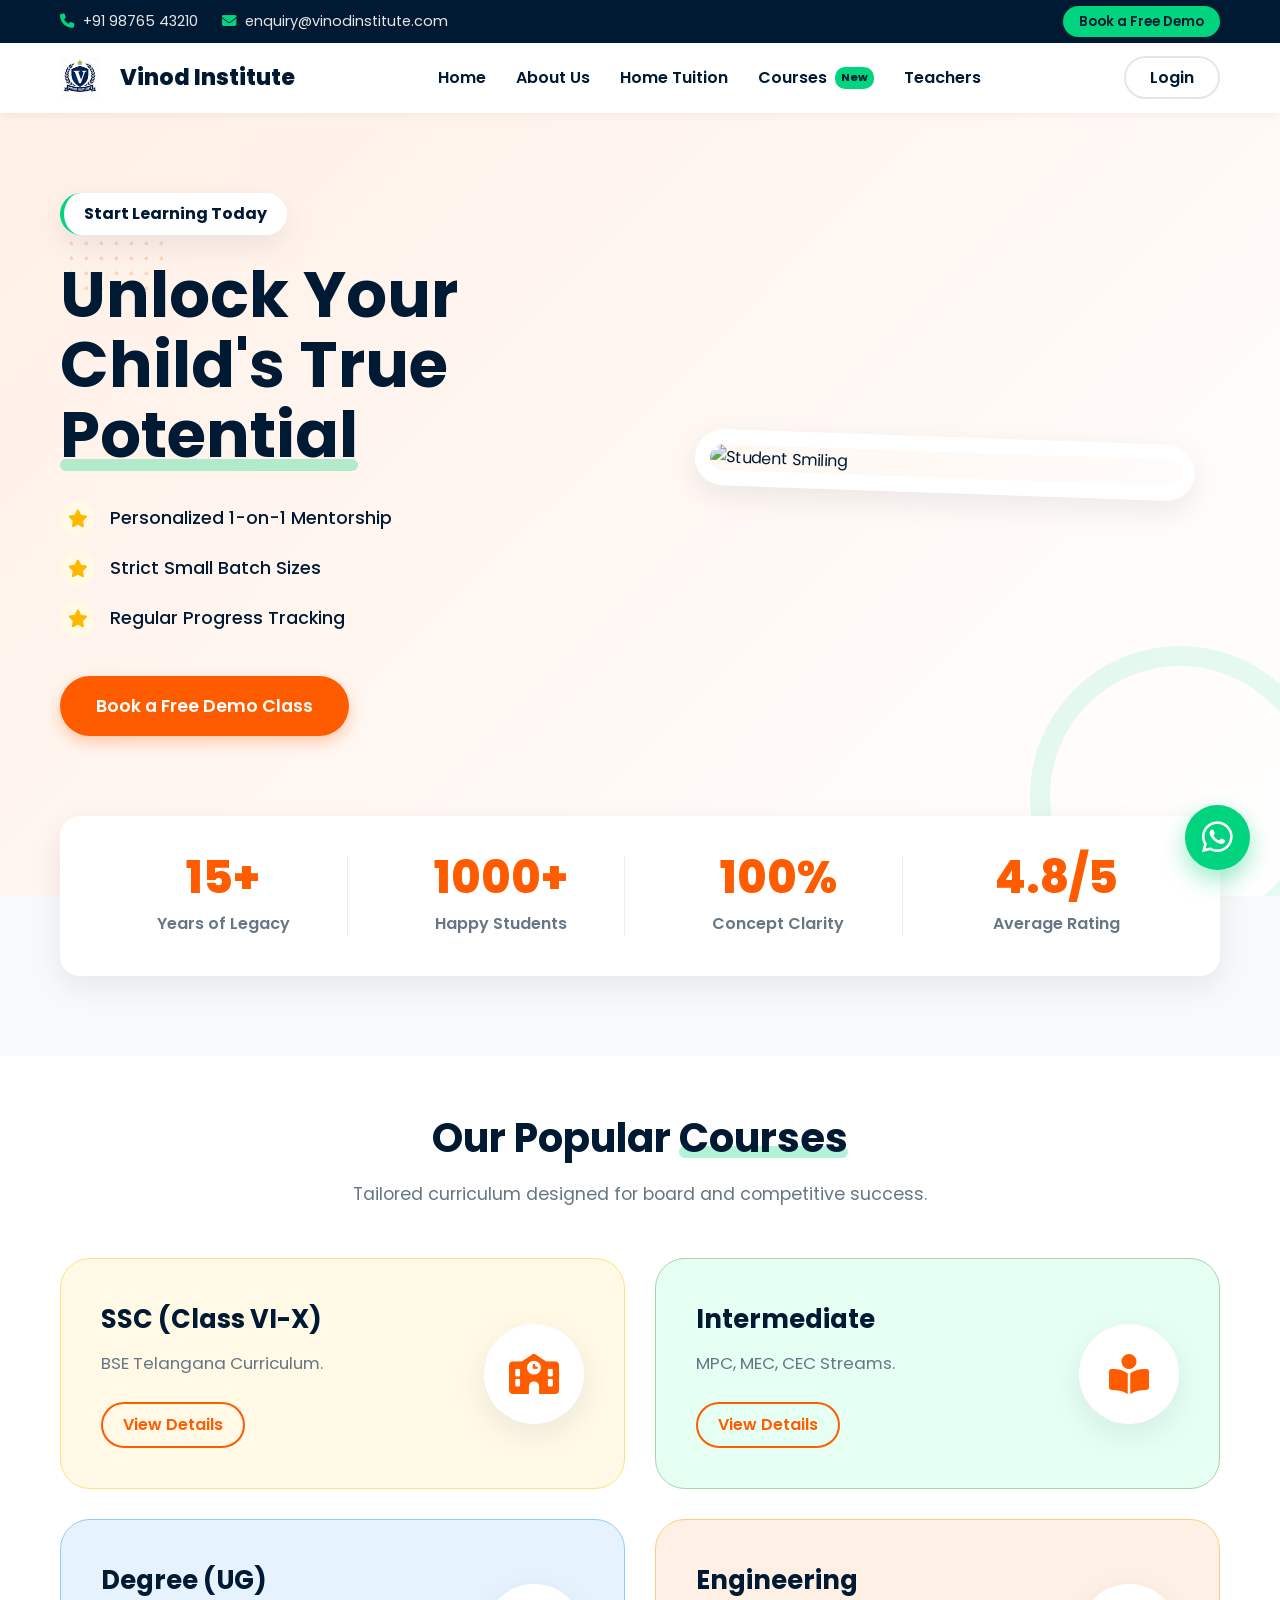
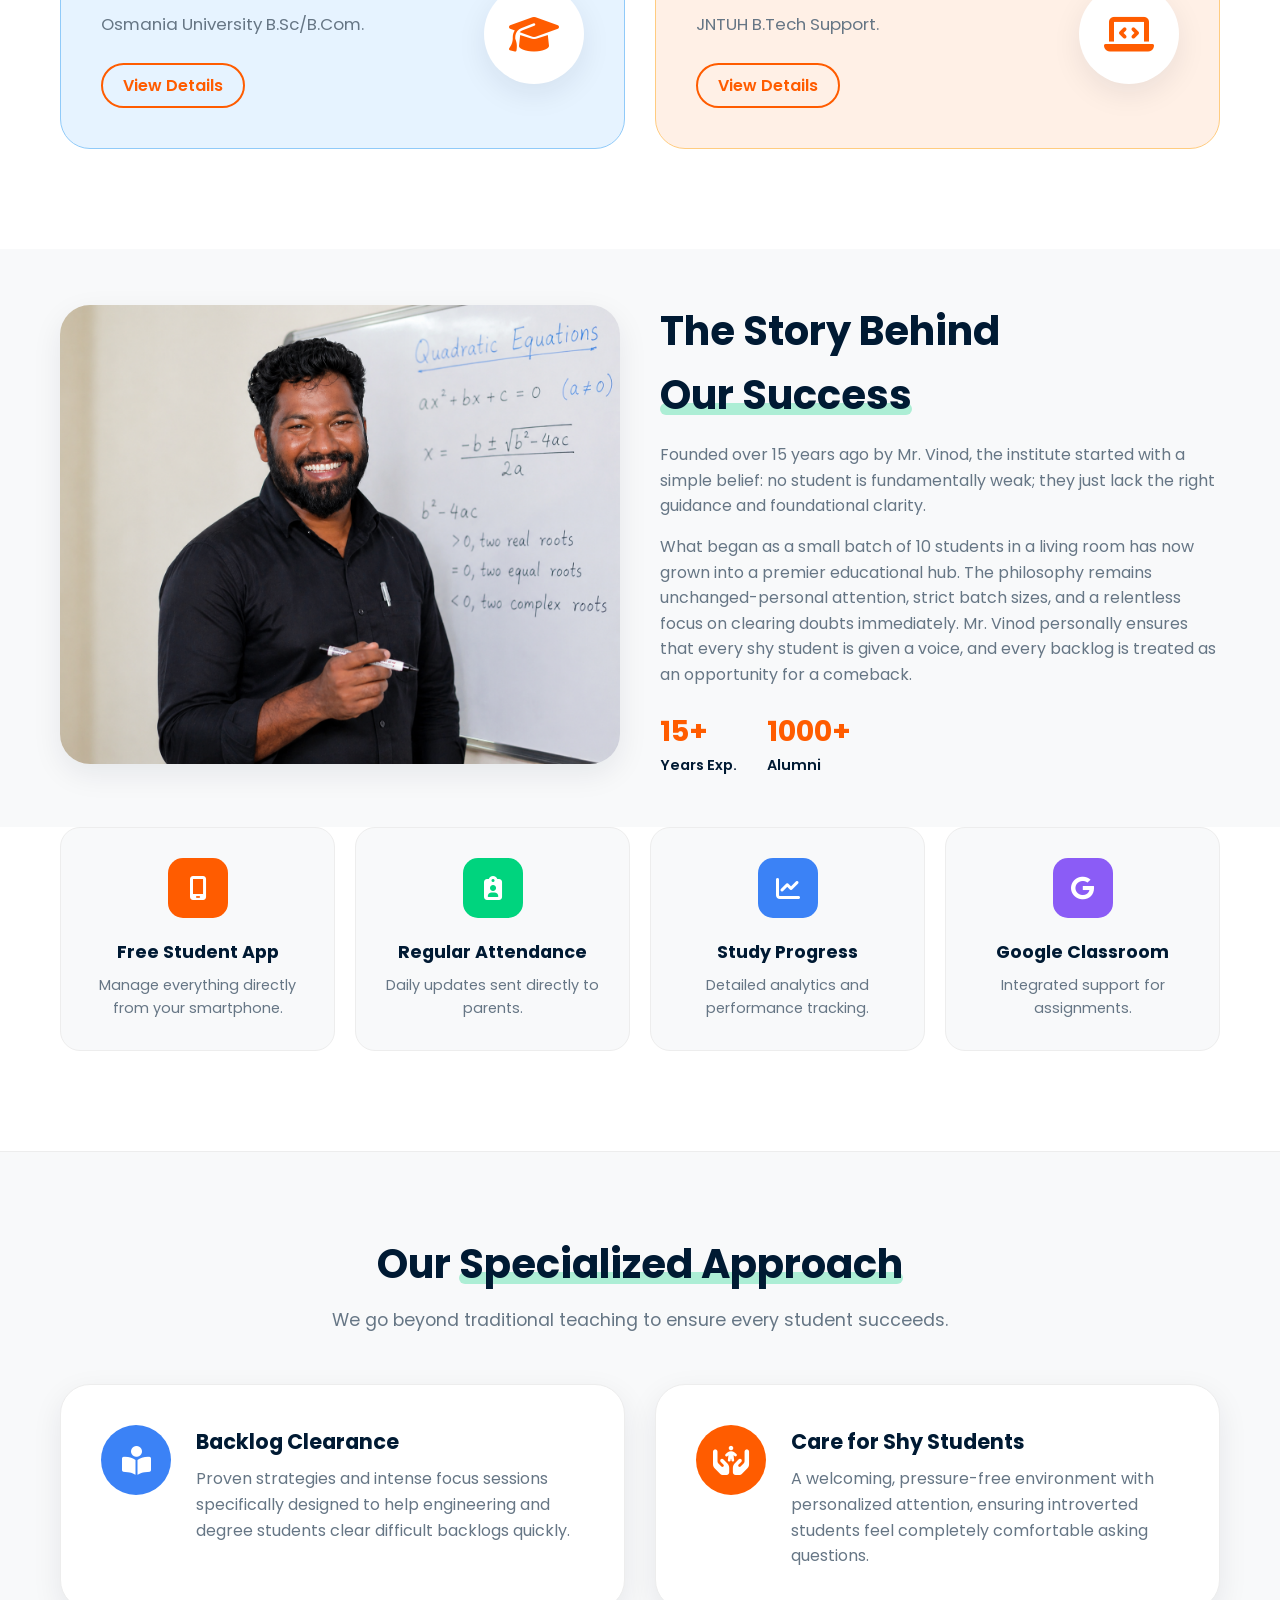
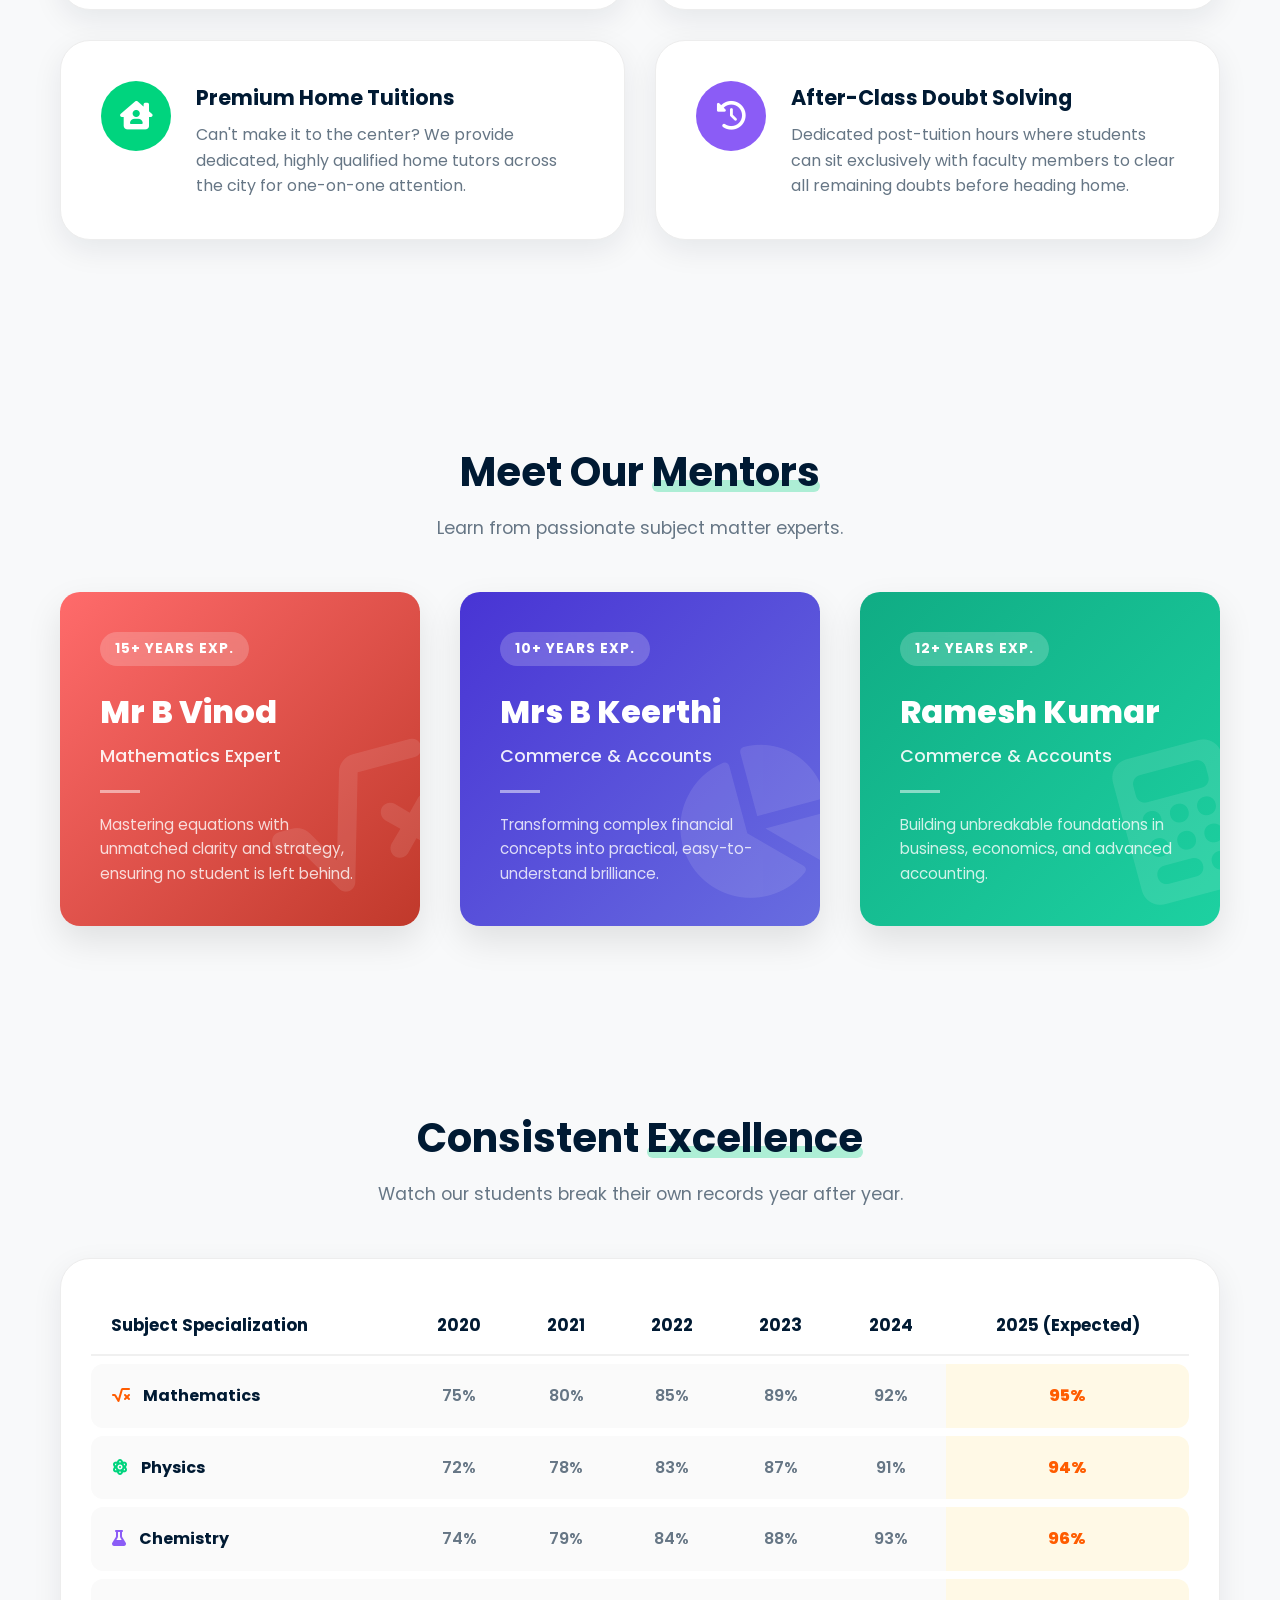
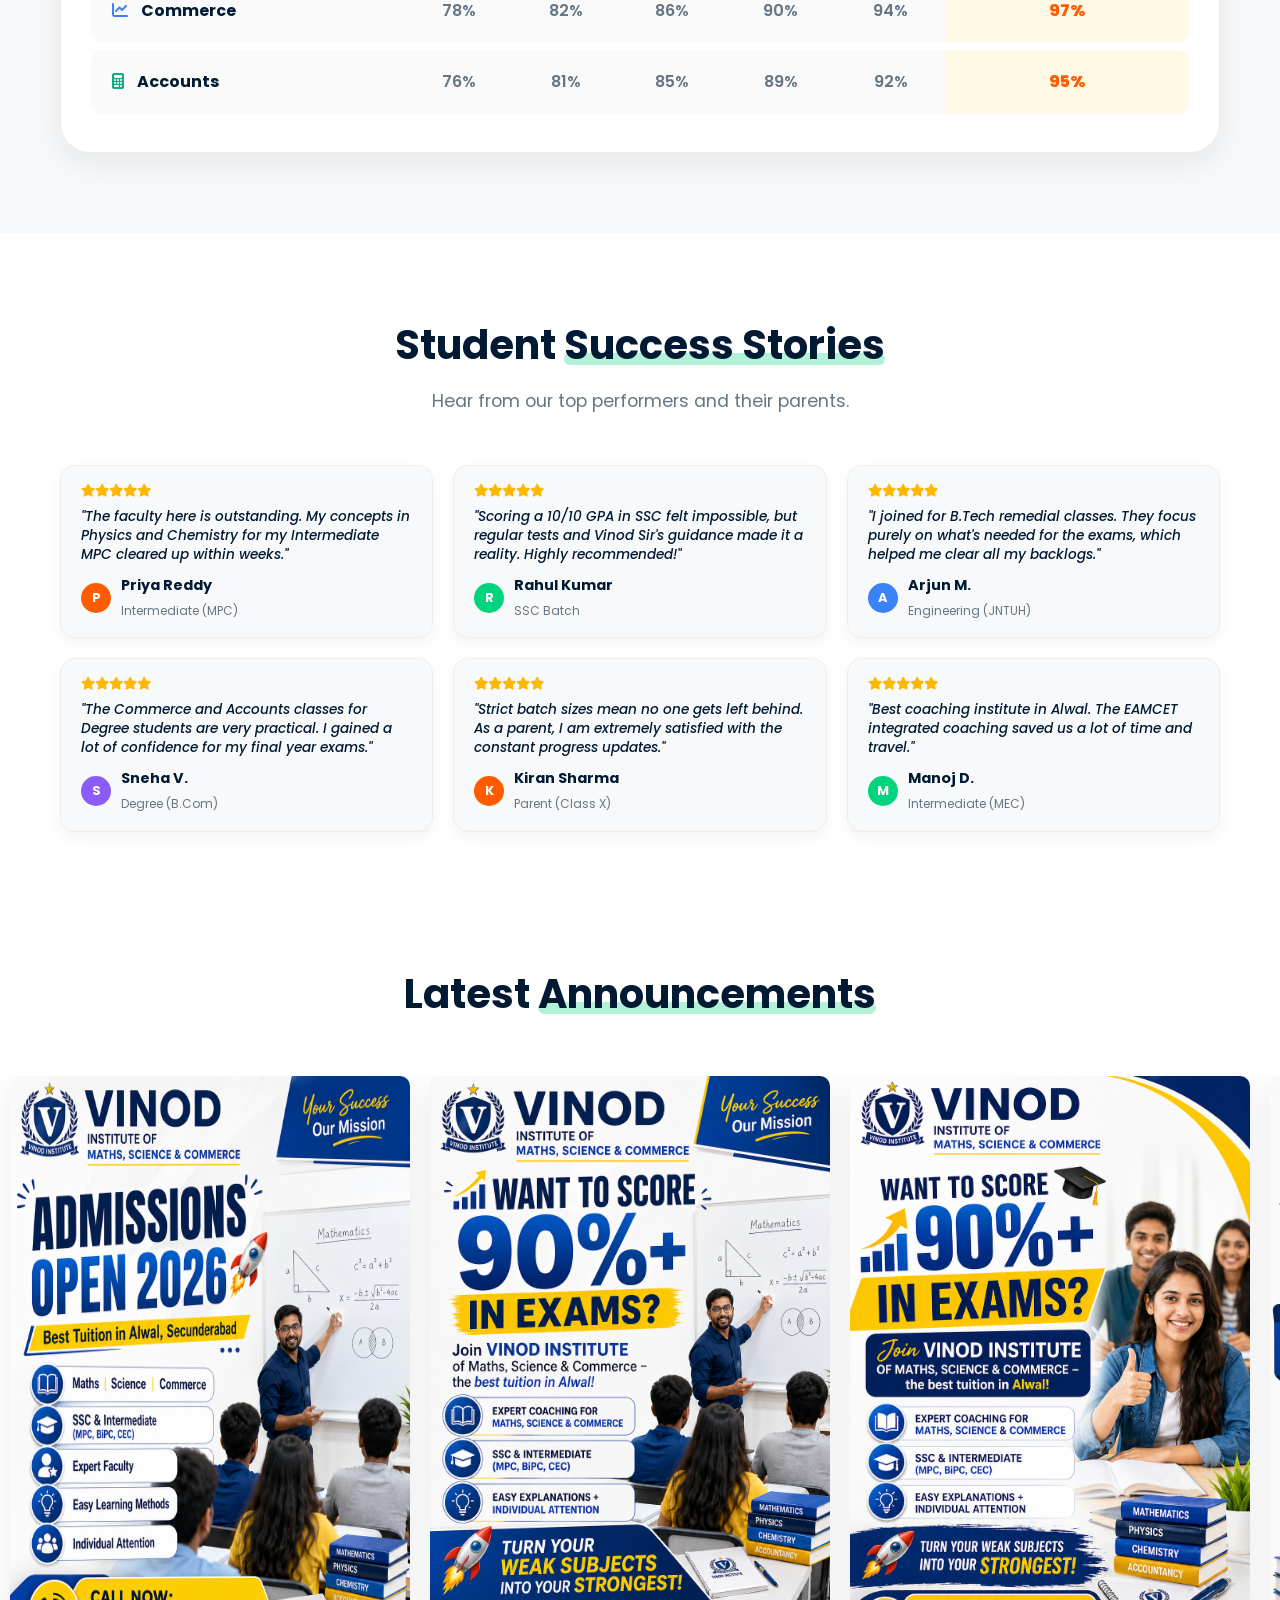
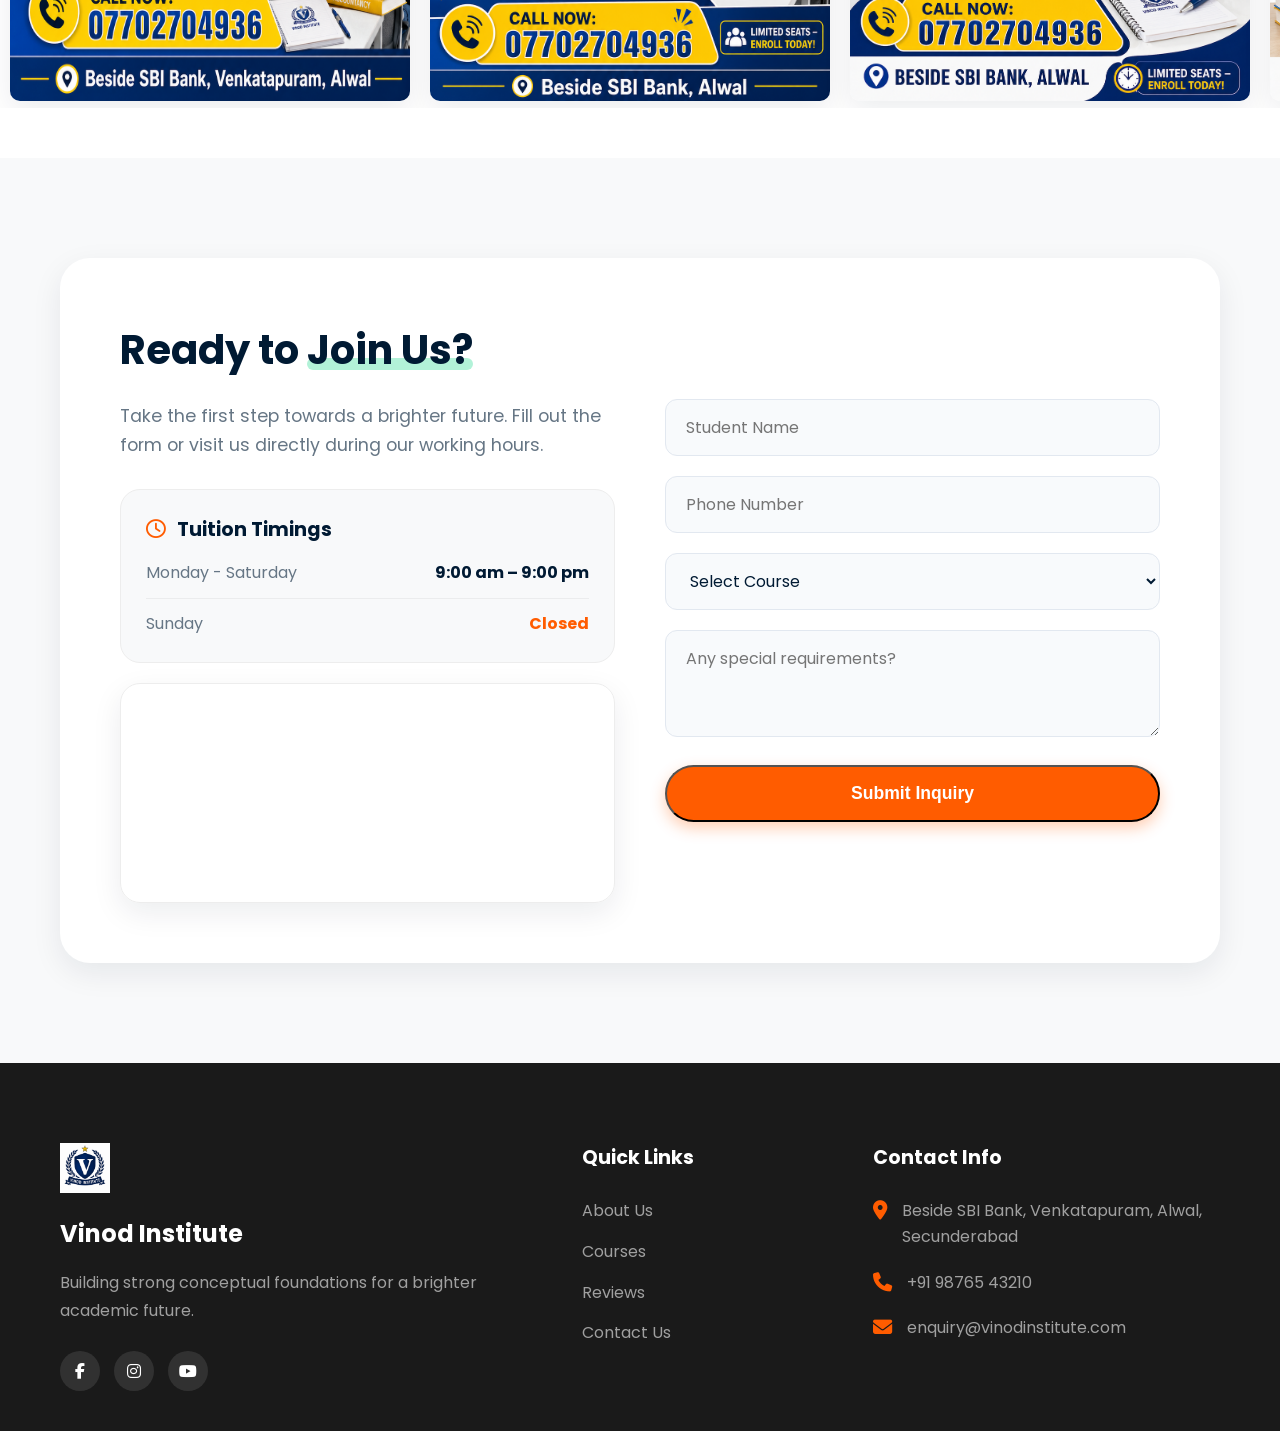
==== commit cff59079: "Update index.html" ====
--- a/index.html
+++ b/index.html
@@ -4,6 +4,7 @@
 <head>
     <meta charset="UTF-8">
     <meta name="viewport" content="width=device-width, initial-scale=1.0">
+    <meta name="google-site-verification" content="0CvciLpi0jlhIxBAqk1r6HY-0yw05vnNfHR23CMstzQ" />
     <title>Vinod Institute | Premier Coaching</title>
     <link href="https://fonts.googleapis.com/css2?family=Poppins:wght@400;500;600;700;800;900&display=swap"
         rel="stylesheet">
@@ -670,4 +671,4 @@
     <script src="script.js"></script>
 </body>
 
-</html>+</html>
